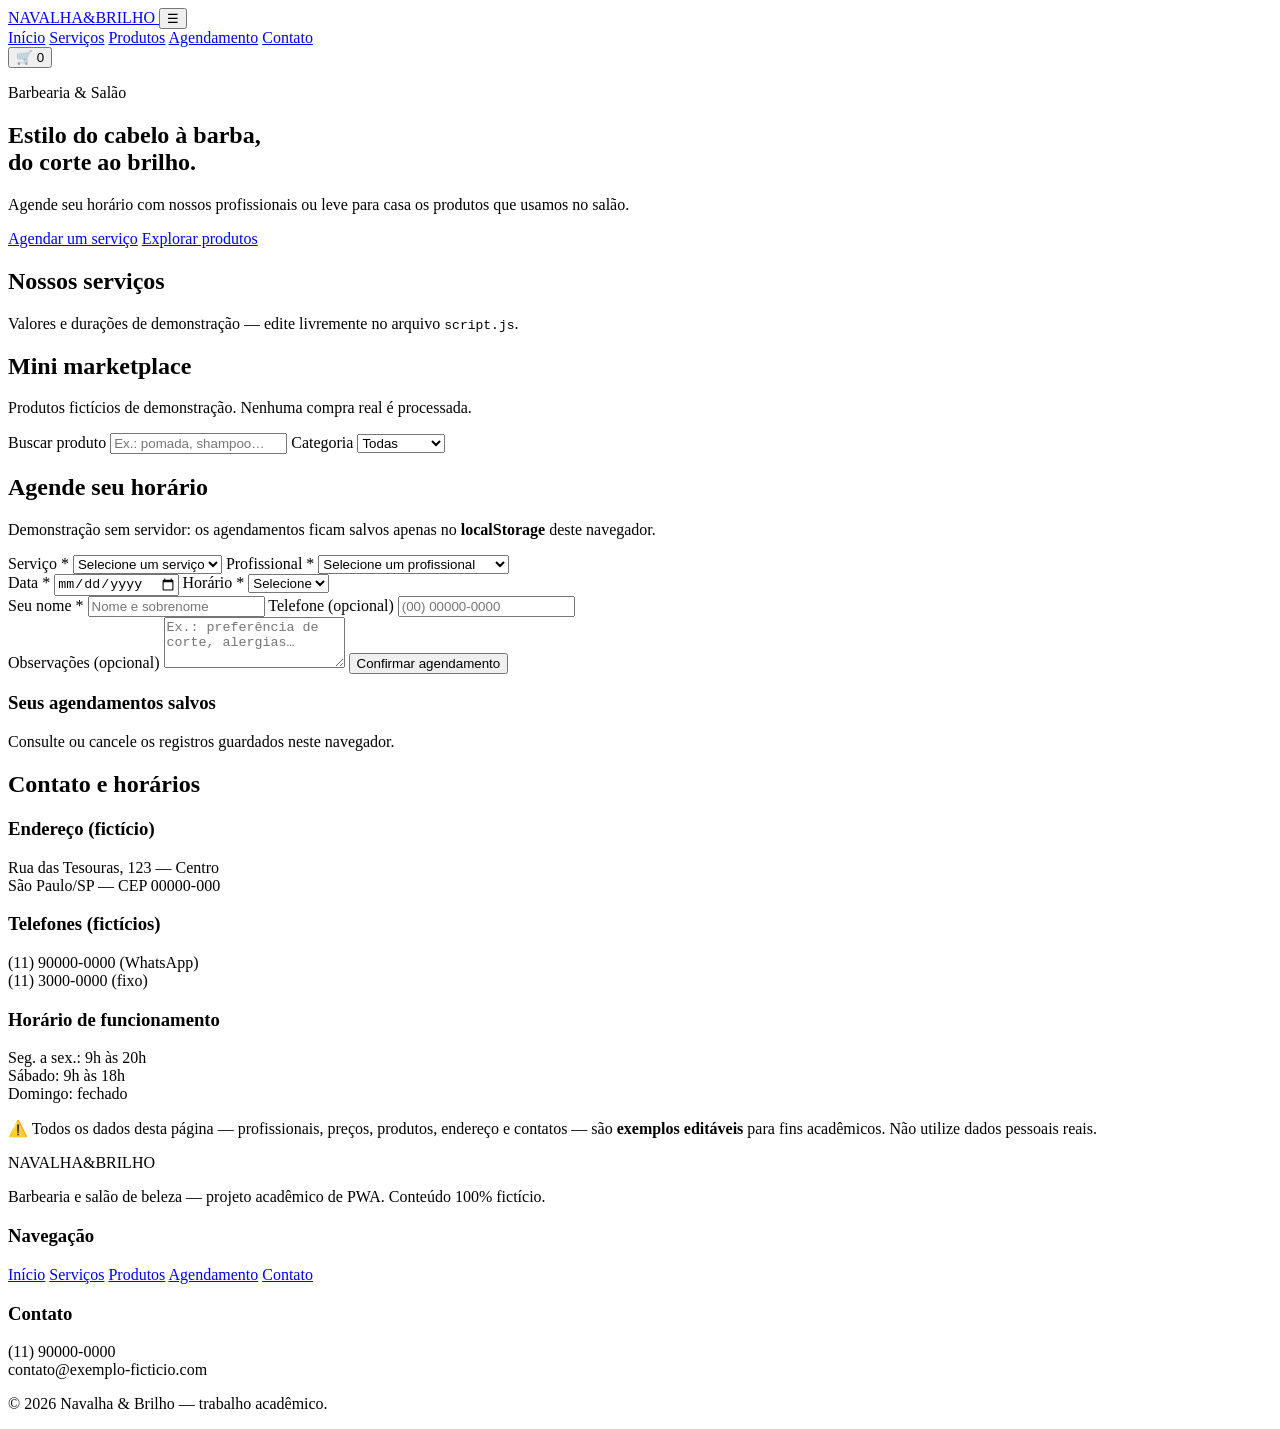
==== index.html @ 614e6afb "Create index.html" ====
<!DOCTYPE html>
<html lang="pt-BR">
<head>
  <meta charset="UTF-8">
  <meta name="viewport" content="width=device-width, initial-scale=1.0">
  <meta name="description" content="Navalha & Brilho — barbearia e salão de beleza. Agende serviços e explore produtos. Projeto acadêmico de PWA.">
  <meta name="theme-color" content="#1b1f2a">
  <link rel="manifest" href="manifest.json">
  <link rel="icon" href="icon-192.png">
  <title>Navalha &amp; Brilho — Barbearia e Salão</title>
</head>
<body>

  <!-- CABEÇALHO -->
  <header class="cabecalho">
    <div class="container cabecalho-interno">
      <a href="#inicio" class="logo" aria-label="Navalha e Brilho, página inicial">
        <span class="logo-n1">NAVALHA</span><span class="logo-e">&amp;</span><span class="logo-n2">BRILHO</span>
      </a>
      <button id="btnMenu" class="btn-menu" aria-expanded="false" aria-controls="siteNav" aria-label="Abrir menu de navegação">☰</button>
      <nav id="siteNav" class="navegacao" aria-label="Navegação principal">
        <a href="#inicio">Início</a>
        <a href="#servicos">Serviços</a>
        <a href="#produtos">Produtos</a>
        <a href="#agendamento">Agendamento</a>
        <a href="#contato">Contato</a>
      </nav>
      <button id="btnCarrinho" class="btn-carrinho" aria-label="Abrir carrinho de compras">
        🛒 <span id="badgeCarrinho" class="badge-carrinho">0</span>
      </button>
    </div>
  </header>

  <main>
    <!-- DESTAQUE -->
    <section id="inicio" class="destaque">
      <div class="container">
        <p class="destaque-tag">Barbearia &amp; Salão</p>
        <h1>Estilo do cabelo à barba,<br>do corte ao brilho.</h1>
        <p class="destaque-texto">Agende seu horário com nossos profissionais ou leve para casa os produtos que usamos no salão.</p>
        <div class="destaque-acoes">
          <a href="#agendamento" class="btn btn-primario">Agendar um serviço</a>
          <a href="#produtos" class="btn btn-secundario">Explorar produtos</a>
        </div>
      </div>
    </section>

    <!-- SERVIÇOS -->
    <section id="servicos" class="secao">
      <div class="container">
        <h2>Nossos serviços</h2>
        <p class="secao-sub">Valores e durações de demonstração — edite livremente no arquivo <code>script.js</code>.</p>
        <div id="listaServicos" class="grade grade-servicos"></div>
      </div>
    </section>

    <!-- PRODUTOS -->
    <section id="produtos" class="secao secao-alt">
      <div class="container">
        <h2>Mini marketplace</h2>
        <p class="secao-sub">Produtos fictícios de demonstração. Nenhuma compra real é processada.</p>
        <div class="controles-produtos">
          <label class="rotulo-busca" for="buscaProduto">Buscar produto
            <input type="search" id="buscaProduto" placeholder="Ex.: pomada, shampoo…" autocomplete="off">
          </label>
          <label class="rotulo-busca" for="filtroCategoria">Categoria
            <select id="filtroCategoria">
              <option value="todos">Todas</option>
              <option value="cabelo">Cabelo</option>
              <option value="barba">Barba</option>
              <option value="acessorios">Acessórios</option>
            </select>
          </label>
        </div>
        <div id="gradeProdutos" class="grade grade-produtos"></div>
        <p id="vazioProdutos" class="estado-vazio" hidden>Nenhum produto encontrado com esses filtros. Tente outro termo ou categoria.</p>
      </div>
    </section>

    <!-- AGENDAMENTO -->
    <section id="agendamento" class="secao">
      <div class="container grade-agendamento">
        <div>
          <h2>Agende seu horário</h2>
          <p class="secao-sub">Demonstração sem servidor: os agendamentos ficam salvos apenas no <strong>localStorage</strong> deste navegador.</p>
          <form id="formAgendamento" novalidate>
            <p id="erroAgendamento" class="mensagem-erro" role="alert" hidden></p>

            <label for="selServico">Serviço *
              <select id="selServico" required>
                <option value="">Selecione um serviço</option>
              </select>
            </label>

            <label for="selProfissional">Profissional *
              <select id="selProfissional" required>
                <option value="">Selecione um profissional</option>
                <option value="Ricardo Alves">Ricardo Alves — barbeiro</option>
                <option value="Marina Costa">Marina Costa — cabeleireira</option>
                <option value="Bruno Dias">Bruno Dias — barbeiro</option>
                <option value="Camila Souza">Camila Souza — colorista</option>
              </select>
            </label>

            <div class="linha-form">
              <label for="inpData">Data *
                <input type="date" id="inpData" required>
              </label>
              <label for="selHorario">Horário *
                <select id="selHorario" required>
                  <option value="">Selecione</option>
                  <option>09:00</option><option>10:00</option><option>11:00</option>
                  <option>12:00</option><option>14:00</option><option>15:00</option>
                  <option>16:00</option><option>17:00</option><option>18:00</option><option>19:00</option>
                </select>
              </label>
            </div>

            <div class="linha-form">
              <label for="inpNome">Seu nome *
                <input type="text" id="inpNome" maxlength="60" placeholder="Nome e sobrenome" required>
              </label>
              <label for="inpTelefone">Telefone (opcional)
                <input type="tel" id="inpTelefone" maxlength="20" placeholder="(00) 00000-0000">
              </label>
            </div>

            <label for="inpObs">Observações (opcional)
              <textarea id="inpObs" rows="3" maxlength="300" placeholder="Ex.: preferência de corte, alergias…"></textarea>
            </label>

            <button type="submit" class="btn btn-primario">Confirmar agendamento</button>
          </form>

          <!-- Confirmação -->
          <div id="confirmacaoAgendamento" class="caixa-confirmacao" role="status" hidden>
            <h3>✅ Agendamento registrado (demonstração)</h3>
            <p id="detalheAgendamento"></p>
            <p class="nota-demo">Este agendamento <strong>não foi enviado a nenhum servidor</strong> — está salvo apenas neste navegador.</p>
          </div>
        </div>

        <aside>
          <h3>Seus agendamentos salvos</h3>
          <p class="secao-sub">Consulte ou cancele os registros guardados neste navegador.</p>
          <ul id="listaAgendamentos" class="lista-agendamentos"></ul>
          <p id="vazioAgendamentos" class="estado-vazio" hidden>Você ainda não tem agendamentos salvos.</p>
        </aside>
      </div>
    </section>

    <!-- CONTATO -->
    <section id="contato" class="secao secao-alt">
      <div class="container">
        <h2>Contato e horários</h2>
        <div class="grade grade-contato">
          <div>
            <h3>Endereço (fictício)</h3>
            <p>Rua das Tesouras, 123 — Centro<br>São Paulo/SP — CEP 00000-000</p>
          </div>
          <div>
            <h3>Telefones (fictícios)</h3>
            <p>(11) 90000-0000 (WhatsApp)<br>(11) 3000-0000 (fixo)</p>
          </div>
          <div>
            <h3>Horário de funcionamento</h3>
            <p>Seg. a sex.: 9h às 20h<br>Sábado: 9h às 18h<br>Domingo: fechado</p>
          </div>
        </div>
        <p class="nota-demo">⚠️ Todos os dados desta página — profissionais, preços, produtos, endereço e contatos — são <strong>exemplos editáveis</strong> para fins acadêmicos. Não utilize dados pessoais reais.</p>
      </div>
    </section>
  </main>

  <!-- RODAPÉ -->
  <footer class="rodape">
    <div class="container grade-rodape">
      <div>
        <p class="logo logo-rodape"><span class="logo-n1">NAVALHA</span><span class="logo-e">&amp;</span><span class="logo-n2">BRILHO</span></p>
        <p>Barbearia e salão de beleza — projeto acadêmico de PWA. Conteúdo 100% fictício.</p>
      </div>
      <nav aria-label="Links do rodapé">
        <h3>Navegação</h3>
        <a href="#inicio">Início</a>
        <a href="#servicos">Serviços</a>
        <a href="#produtos">Produtos</a>
        <a href="#agendamento">Agendamento</a>
        <a href="#contato">Contato</a>
      </nav>
      <div>
        <h3>Contato</h3>
        <p>(11) 90000-0000<br>contato@exemplo-ficticio.com</p>
      </div>
    </div>
    <p class="rodape-final">© <span id="anoAtual">2026</span> Navalha &amp; Brilho — trabalho acadêmico.</p>
  </footer>

  <!-- PAINEL DO CARRINHO -->
  <aside id="painelCarrinho" class="painel-carrinho" aria-label="Carrinho de compras" hidden>
    <div class="painel-cabecalho">
      <h2>Seu carrinho</h2>
      <button id="fecharCarrinho" class="btn-fechar" aria-label="Fechar carrinho">✕</button>
    </div>
    <ul id="itensCarrinho" class="itens-carrinho"></ul>
    <p id="vazioCarrinho" class="estado-vazio">Seu carrinho está vazio. Explore os produtos!</p>
    <div class="painel-rodape">
      <p class="subtotal">Subtotal: <strong id="subtotal">R$ 0,00</strong></p>
      <div class="painel-acoes">
        <button id="btnLimparCarrinho" class="btn btn-secundario">Limpar carrinho</button>
        <button id="btnFinalizar" class="btn btn-primario">Finalizar pedido</button>
      </div>
    </div>
  </aside>

  <!-- MODAL DE PEDIDO SIMULADO -->
  <div id="modalPedido" class="modal" role="dialog" aria-modal="true" aria-labelledby="tituloModal" hidden>
    <div class="modal-caixa">
      <h2 id="tituloModal">Pedido registrado (demonstração)</h2>
      <p>Pedido simulado <strong id="codigoPedido">PED-0000</strong> criado localmente.</p>
      <p class="nota-demo">Este é um fluxo demonstrativo: <strong>nenhuma compra foi processada e nenhum pagamento foi feito</strong>.</p>
      <button id="fecharModal" class="btn btn-primario">Entendi</button>
    </div>
  </div>

  <!-- TOAST -->
  <div id="toast" class="toast" role="status" aria-live="polite" hidden></div>

  <script src="script.js"></script>
</body>
</html>
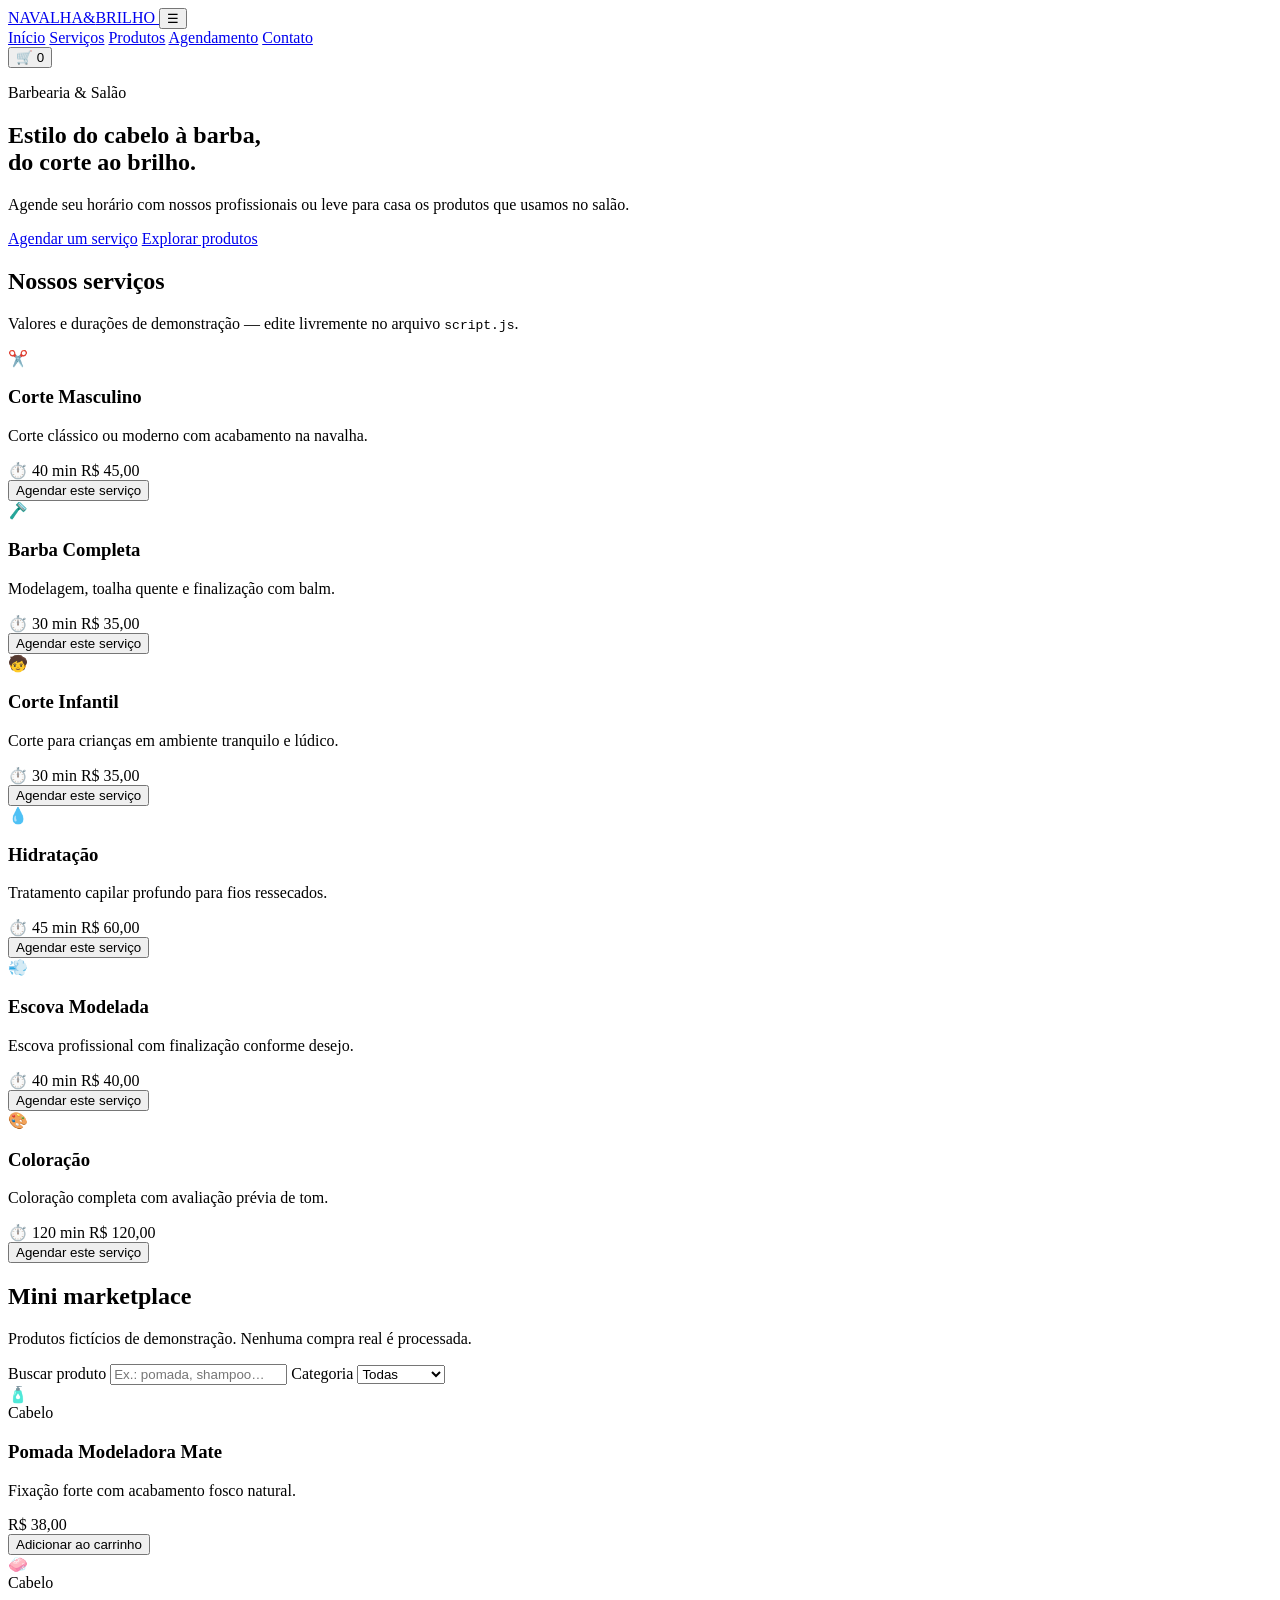
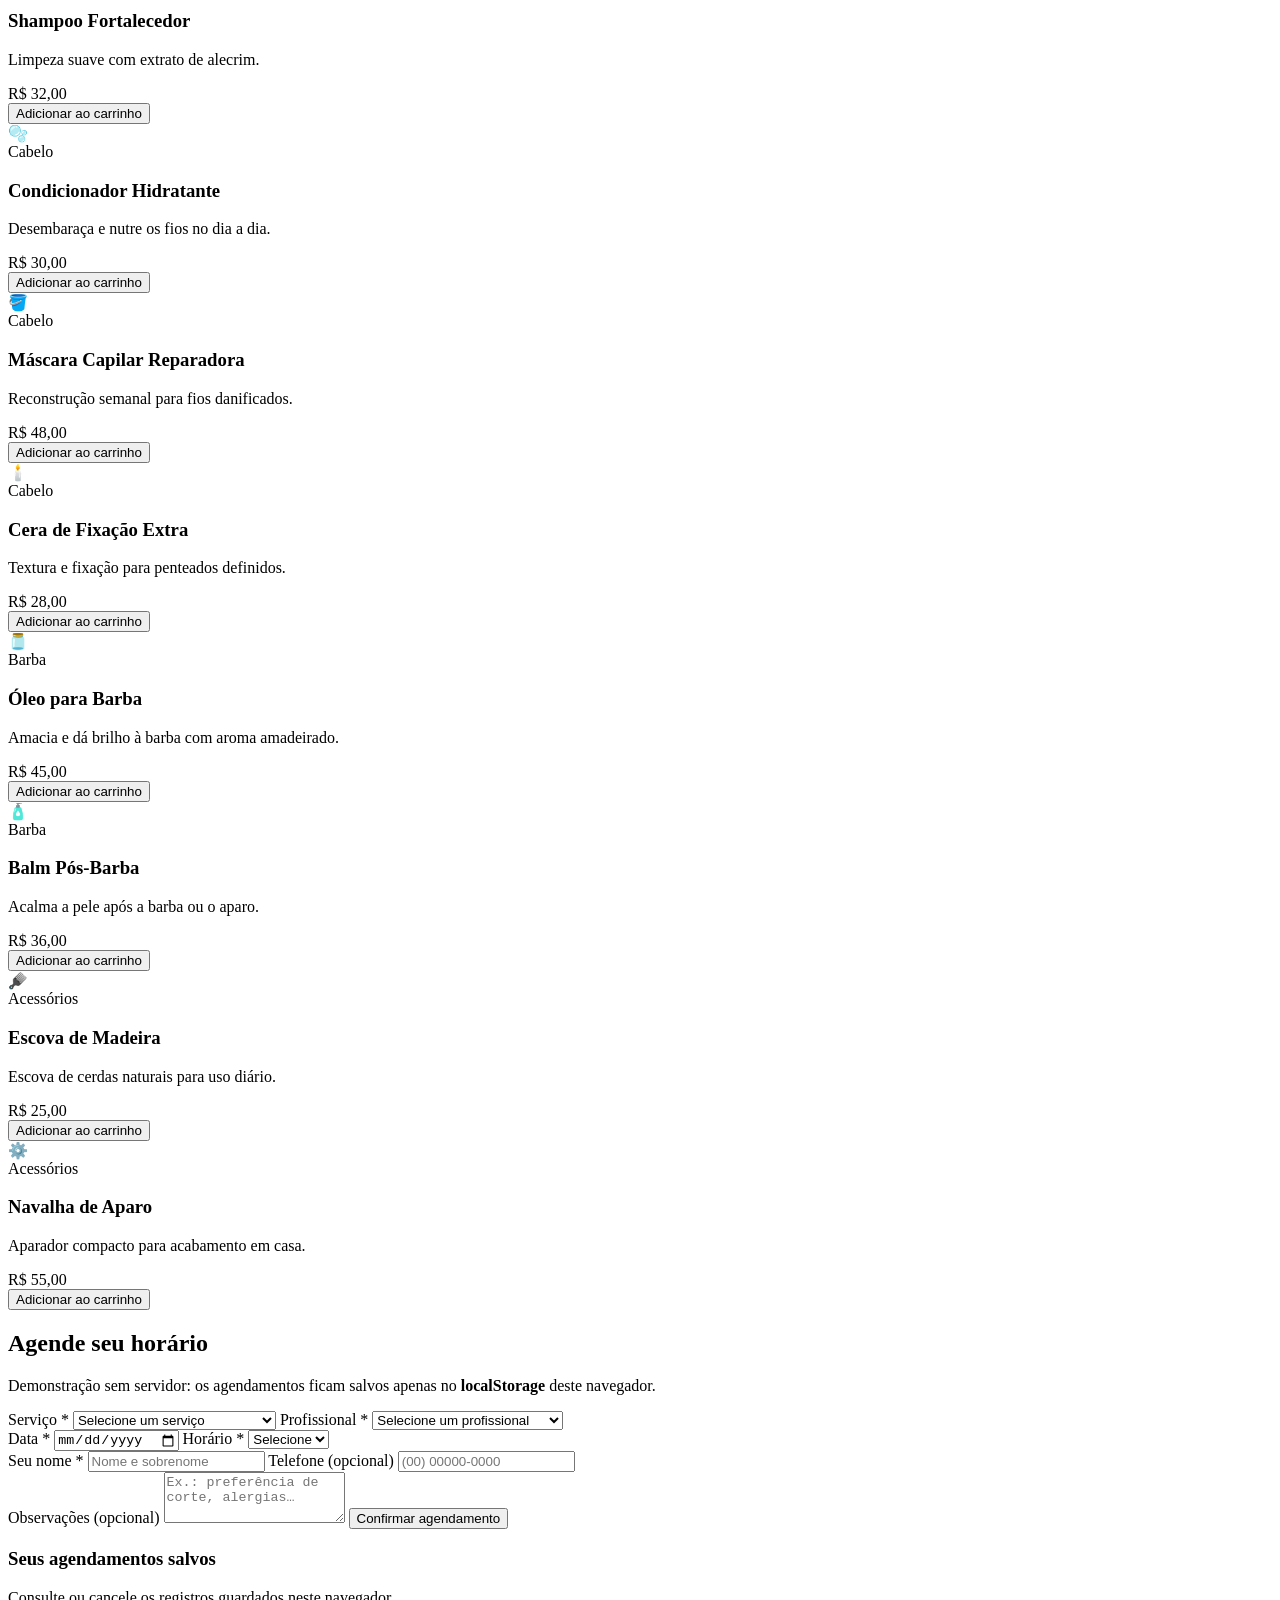
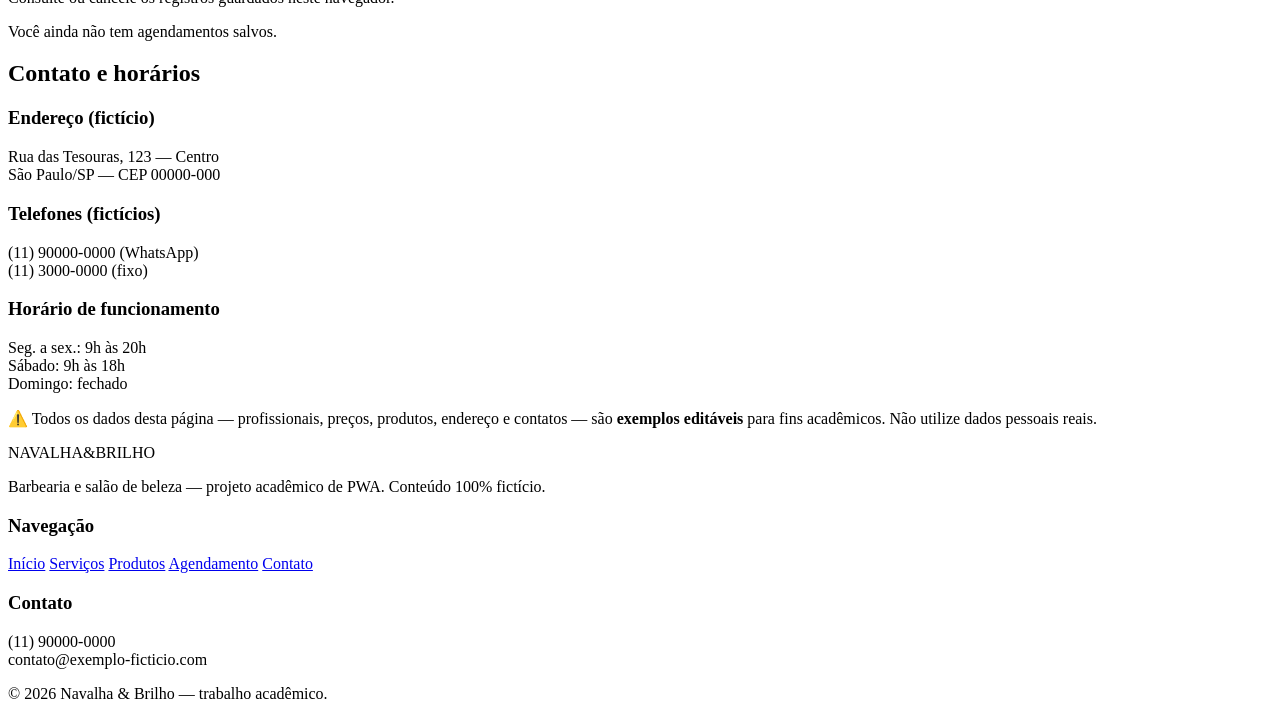
==== commit 8fa6058c: "Update index.html" ====
--- a/index.html
+++ b/index.html
@@ -7,6 +7,7 @@
   <meta name="theme-color" content="#1b1f2a">
   <link rel="manifest" href="manifest.json">
   <link rel="icon" href="icon-192.png">
+   <link rel="css" href="style.css">
   <title>Navalha &amp; Brilho — Barbearia e Salão</title>
 </head>
 <body>
--- a/style.css
+++ b/style.css
@@ -0,0 +1,281 @@
+/* ===== Navalha & Brilho — tema: grafite + dourado + creme ===== */
+:root {
+  --grafite: #1b1f2a;
+  --grafite-claro: #2a3040;
+  --dourado: #c99a3c;
+  --dourado-escuro: #a37b28;
+  --creme: #f6f1e7;
+  --branco: #ffffff;
+  --texto: #23262e;
+  --texto-suave: #5c6068;
+  --erro: #b3261e;
+  --sucesso: #1e6b3a;
+  --raio: 12px;
+  --sombra: 0 4px 16px rgba(27, 31, 42, 0.12);
+}
+
+* { margin: 0; padding: 0; box-sizing: border-box; }
+
+html { scroll-behavior: smooth; }
+
+body {
+  font-family: system-ui, -apple-system, "Segoe UI", Roboto, sans-serif;
+  color: var(--texto);
+  background: var(--creme);
+  line-height: 1.6;
+}
+
+img { max-width: 100%; display: block; }
+
+/* Acessibilidade: foco visível */
+:focus-visible {
+  outline: 3px solid var(--dourado);
+  outline-offset: 2px;
+  border-radius: 4px;
+}
+
+.container { width: min(1100px, 92%); margin-inline: auto; }
+
+h2 { font-size: clamp(1.5rem, 4vw, 2rem); margin-bottom: 0.4rem; }
+h3 { font-size: 1.1rem; margin-bottom: 0.3rem; }
+
+code { background: var(--grafite); color: var(--creme); padding: 0.1em 0.4em; border-radius: 4px; font-size: 0.9em; }
+
+/* ===== Cabeçalho ===== */
+.cabecalho {
+  position: sticky; top: 0; z-index: 50;
+  background: var(--grafite); color: var(--creme);
+  box-shadow: var(--sombra);
+}
+.cabecalho-interno {
+  display: flex; align-items: center; gap: 1rem;
+  min-height: 64px; flex-wrap: wrap;
+}
+.logo { text-decoration: none; display: flex; align-items: baseline; gap: 0.2em; }
+.logo-n1 { font-weight: 800; letter-spacing: 0.12em; color: var(--creme); font-size: 1.15rem; }
+.logo-e { color: var(--dourado); font-weight: 700; font-style: italic; }
+.logo-n2 { font-weight: 300; letter-spacing: 0.3em; color: var(--dourado); font-size: 1.05rem; }
+
+.btn-menu {
+  display: none;
+  background: none; border: 2px solid var(--dourado); color: var(--creme);
+  font-size: 1.3rem; border-radius: var(--raio); padding: 0.2rem 0.6rem; cursor: pointer;
+}
+
+.navegacao { display: flex; gap: 0.4rem; margin-left: auto; }
+.navegacao a {
+  color: var(--creme); text-decoration: none; padding: 0.45rem 0.7rem;
+  border-radius: var(--raio); font-weight: 500; transition: background 0.2s;
+}
+.navegacao a:hover, .navegacao a:focus-visible { background: var(--grafite-claro); }
+
+.btn-carrinho {
+  background: var(--dourado); color: var(--grafite); border: none;
+  font-size: 1rem; font-weight: 700; padding: 0.5rem 0.8rem;
+  border-radius: var(--raio); cursor: pointer; position: relative;
+}
+.btn-carrinho:hover { background: var(--dourado-escuro); }
+.badge-carrinho {
+  background: var(--grafite); color: var(--creme);
+  border-radius: 50%; font-size: 0.75rem; padding: 0.1em 0.45em;
+  position: absolute; top: -6px; right: -6px;
+}
+
+/* ===== Destaque (hero) ===== */
+.destaque {
+  background: linear-gradient(135deg, var(--grafite) 60%, var(--grafite-claro));
+  color: var(--creme); padding: 4.5rem 0; text-align: center;
+}
+.destaque-tag { color: var(--dourado); letter-spacing: 0.25em; text-transform: uppercase; font-size: 0.8rem; font-weight: 700; }
+.destaque h1 { font-size: clamp(1.8rem, 5vw, 3rem); margin: 0.6rem 0; line-height: 1.2; }
+.destaque-texto { max-width: 34rem; margin: 0 auto 1.6rem; color: #cfd3dd; }
+.destaque-acoes { display: flex; gap: 0.8rem; justify-content: center; flex-wrap: wrap; }
+
+/* ===== Botões ===== */
+.btn {
+  display: inline-block; border: none; cursor: pointer;
+  padding: 0.7rem 1.4rem; border-radius: var(--raio);
+  font-weight: 700; font-size: 1rem; text-decoration: none; text-align: center;
+  transition: transform 0.15s, background 0.2s;
+}
+.btn:active { transform: scale(0.97); }
+.btn-primario { background: var(--dourado); color: var(--grafite); }
+.btn-primario:hover { background: var(--dourado-escuro); color: var(--creme); }
+.btn-secundario { background: transparent; color: var(--grafite); border: 2px solid var(--grafite); }
+.btn-secundario:hover { background: var(--grafite); color: var(--creme); }
+
+/* ===== Seções ===== */
+.secao { padding: 3.5rem 0; }
+.secao-alt { background: var(--branco); }
+.secao-sub { color: var(--texto-suave); margin-bottom: 1.8rem; max-width: 44rem; }
+
+.grade { display: grid; gap: 1.2rem; }
+.grade-servicos { grid-template-columns: repeat(auto-fill, minmax(250px, 1fr)); }
+.grade-produtos { grid-template-columns: repeat(auto-fill, minmax(230px, 1fr)); }
+.grade-contato { grid-template-columns: repeat(auto-fit, minmax(220px, 1fr)); gap: 2rem; }
+.grade-rodape { grid-template-columns: repeat(auto-fit, minmax(200px, 1fr)); gap: 2rem; padding: 2rem 0 1rem; }
+
+/* ===== Cards ===== */
+.card {
+  background: var(--branco); border-radius: var(--raio);
+  padding: 1.3rem; box-shadow: var(--sombra);
+  display: flex; flex-direction: column; gap: 0.5rem;
+  border-top: 4px solid var(--dourado);
+}
+.card-emoji { font-size: 2rem; line-height: 1; }
+.card-nome { font-size: 1.15rem; font-weight: 700; }
+.card-desc { color: var(--texto-suave); font-size: 0.95rem; flex-grow: 1; }
+.card-meta { display: flex; justify-content: space-between; align-items: center; font-weight: 700; }
+.card-preco { color: var(--dourado-escuro); font-size: 1.2rem; }
+.card .btn { margin-top: 0.4rem; }
+
+/* Espaço visual reservado para imagem de produto */
+.card-imagem {
+  display: flex; align-items: center; justify-content: center;
+  aspect-ratio: 4 / 3; border-radius: 8px;
+  background: linear-gradient(135deg, var(--creme), #e8dfcd);
+  font-size: 3rem;
+}
+
+.card-categoria {
+  align-self: flex-start; font-size: 0.72rem; font-weight: 700;
+  text-transform: uppercase; letter-spacing: 0.08em;
+  background: var(--grafite); color: var(--creme);
+  padding: 0.15rem 0.6rem; border-radius: 99px;
+}
+
+/* ===== Controles de produtos ===== */
+.controles-produtos { display: flex; gap: 1rem; flex-wrap: wrap; margin-bottom: 1.8rem; }
+.rotulo-busca { display: flex; flex-direction: column; gap: 0.3rem; font-weight: 600; font-size: 0.9rem; flex: 1 1 220px; max-width: 340px; }
+
+input, select, textarea {
+  font: inherit; padding: 0.6rem 0.8rem;
+  border: 2px solid #cfc7b8; border-radius: var(--raio);
+  background: var(--branco); color: var(--texto); width: 100%;
+}
+input:focus, select:focus, textarea:focus { border-color: var(--dourado); outline: none; }
+textarea { resize: vertical; }
+
+/* ===== Formulário de agendamento ===== */
+.grade-agendamento { display: grid; gap: 2.5rem; grid-template-columns: 1fr; }
+@media (min-width: 900px) { .grade-agendamento { grid-template-columns: 1.4fr 1fr; } }
+
+#formAgendamento { display: flex; flex-direction: column; gap: 1rem; }
+#formAgendamento label { display: flex; flex-direction: column; gap: 0.3rem; font-weight: 600; font-size: 0.95rem; }
+.linha-form { display: grid; gap: 1rem; grid-template-columns: 1fr 1fr; }
+@media (max-width: 560px) { .linha-form { grid-template-columns: 1fr; } }
+
+.mensagem-erro {
+  background: #fdecea; color: var(--erro); border: 2px solid var(--erro);
+  border-radius: var(--raio); padding: 0.7rem 1rem; font-weight: 600;
+}
+
+.caixa-confirmacao {
+  margin-top: 1.5rem; background: #e8f5ec; color: var(--sucesso);
+  border: 2px solid var(--sucesso); border-radius: var(--raio); padding: 1.2rem 1.4rem;
+}
+.caixa-confirmacao h3 { color: var(--sucesso); }
+
+.nota-demo {
+  margin-top: 1rem; font-size: 0.85rem; color: var(--texto-suave);
+  background: var(--branco); border-left: 4px solid var(--dourado);
+  padding: 0.6rem 0.9rem; border-radius: 0 var(--raio) var(--raio) 0;
+}
+.secao .nota-demo { max-width: 60rem; }
+
+/* ===== Lista de agendamentos salvos ===== */
+.lista-agendamentos { list-style: none; display: flex; flex-direction: column; gap: 0.8rem; }
+.lista-agendamentos li {
+  background: var(--branco); border-radius: var(--raio); padding: 0.9rem 1.1rem;
+  box-shadow: var(--sombra); display: flex; flex-direction: column; gap: 0.3rem;
+  border-left: 4px solid var(--dourado);
+}
+.agendamento-codigo { font-size: 0.78rem; font-weight: 700; color: var(--dourado-escuro); letter-spacing: 0.06em; }
+.btn-cancelar {
+  align-self: flex-start; margin-top: 0.3rem;
+  background: none; border: 2px solid var(--erro); color: var(--erro);
+  padding: 0.3rem 0.8rem; border-radius: var(--raio); font-weight: 700; cursor: pointer; font-size: 0.85rem;
+}
+.btn-cancelar:hover { background: var(--erro); color: var(--branco); }
+
+/* ===== Estados vazios e toast ===== */
+.estado-vazio {
+  text-align: center; color: var(--texto-suave);
+  padding: 2rem; border: 2px dashed #cfc7b8; border-radius: var(--raio);
+}
+
+.toast {
+  position: fixed; bottom: 1.2rem; left: 50%; transform: translateX(-50%);
+  background: var(--grafite); color: var(--creme);
+  padding: 0.8rem 1.4rem; border-radius: var(--raio);
+  box-shadow: var(--sombra); z-index: 100; font-weight: 600;
+  max-width: 90vw; text-align: center;
+}
+
+/* ===== Carrinho ===== */
+.painel-carrinho {
+  position: fixed; top: 0; right: 0; height: 100dvh; width: min(420px, 100vw);
+  background: var(--branco); z-index: 90; box-shadow: -6px 0 24px rgba(0,0,0,0.25);
+  display: flex; flex-direction: column; padding: 1.2rem;
+}
+.painel-cabecalho { display: flex; justify-content: space-between; align-items: center; margin-bottom: 1rem; }
+.btn-fechar {
+  background: none; border: 2px solid var(--grafite); border-radius: 50%;
+  width: 2.2rem; height: 2.2rem; font-size: 1rem; cursor: pointer; color: var(--grafite);
+}
+.btn-fechar:hover { background: var(--grafite); color: var(--creme); }
+
+.itens-carrinho { list-style: none; flex-grow: 1; overflow-y: auto; display: flex; flex-direction: column; gap: 0.8rem; }
+.itens-carrinho li {
+  display: grid; grid-template-columns: 1fr auto; gap: 0.4rem 0.6rem;
+  border-bottom: 1px solid #e6e0d3; padding-bottom: 0.8rem;
+}
+.item-nome { font-weight: 700; }
+.item-preco-unit { color: var(--texto-suave); font-size: 0.85rem; grid-column: 1; }
+.item-controles { display: flex; align-items: center; gap: 0.4rem; grid-row: 1 / span 2; grid-column: 2; }
+.btn-qtd {
+  width: 1.9rem; height: 1.9rem; border-radius: 50%;
+  border: 2px solid var(--grafite); background: none; color: var(--grafite);
+  font-weight: 700; cursor: pointer; font-size: 1rem; line-height: 1;
+}
+.btn-qtd:hover { background: var(--grafite); color: var(--creme); }
+.item-qtd { min-width: 1.4rem; text-align: center; font-weight: 700; }
+.item-subtotal { font-weight: 700; grid-column: 1; }
+.btn-remover {
+  background: none; border: none; color: var(--erro); cursor: pointer;
+  font-size: 0.8rem; text-decoration: underline; padding: 0; grid-column: 2; justify-self: end;
+}
+
+.painel-rodape { border-top: 2px solid var(--grafite); padding-top: 1rem; margin-top: 1rem; }
+.subtotal { font-size: 1.15rem; margin-bottom: 0.8rem; }
+.painel-acoes { display: flex; gap: 0.6rem; flex-wrap: wrap; }
+.painel-acoes .btn { flex: 1 1 150px; }
+
+/* ===== Modal ===== */
+.modal {
+  position: fixed; inset: 0; background: rgba(27, 31, 42, 0.6);
+  display: flex; align-items: center; justify-content: center; z-index: 110; padding: 1rem;
+}
+.modal-caixa {
+  background: var(--branco); border-radius: var(--raio); padding: 2rem;
+  max-width: 26rem; text-align: center; box-shadow: var(--sombra);
+  display: flex; flex-direction: column; gap: 0.8rem;
+}
+
+/* ===== Rodapé ===== */
+.rodape { background: var(--grafite); color: var(--creme); margin-top: 1rem; }
+.rodape h3 { color: var(--dourado); font-size: 0.9rem; text-transform: uppercase; letter-spacing: 0.1em; }
+.rodape a { color: var(--creme); text-decoration: none; display: block; padding: 0.15rem 0; }
+.rodape a:hover { color: var(--dourado); }
+.rodape p { color: #cfd3dd; font-size: 0.95rem; }
+.rodape-final { text-align: center; padding: 1.2rem 0; font-size: 0.85rem; color: #9aa0ad; border-top: 1px solid var(--grafite-claro); margin-top: 1rem; }
+
+/* ===== Responsivo ===== */
+@media (max-width: 760px) {
+  .btn-menu { display: block; margin-left: auto; }
+  .btn-carrinho { order: 3; }
+  .navegacao {
+    display: none; flex-direction: column; width: 100%; padding-bottom: 0.8rem;
+  }
+  .navegacao.aberto { display: flex; }
+}
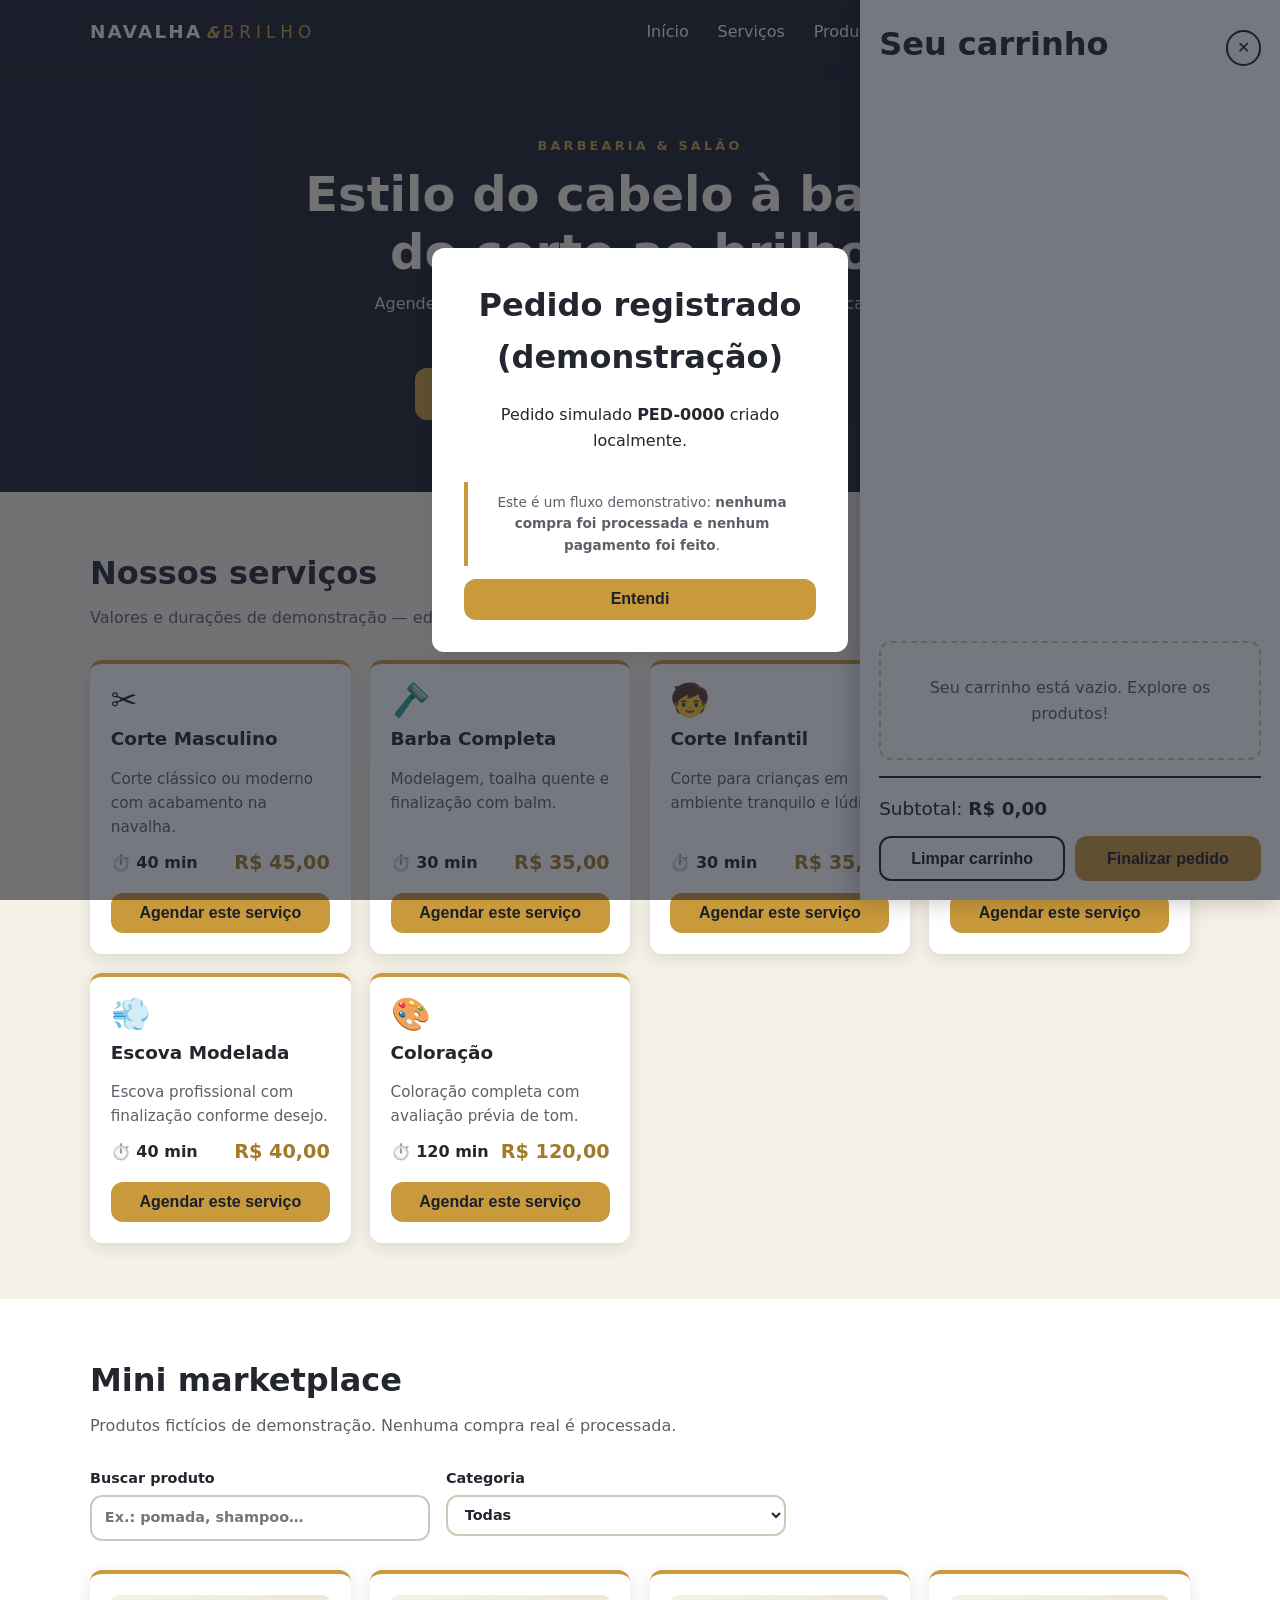
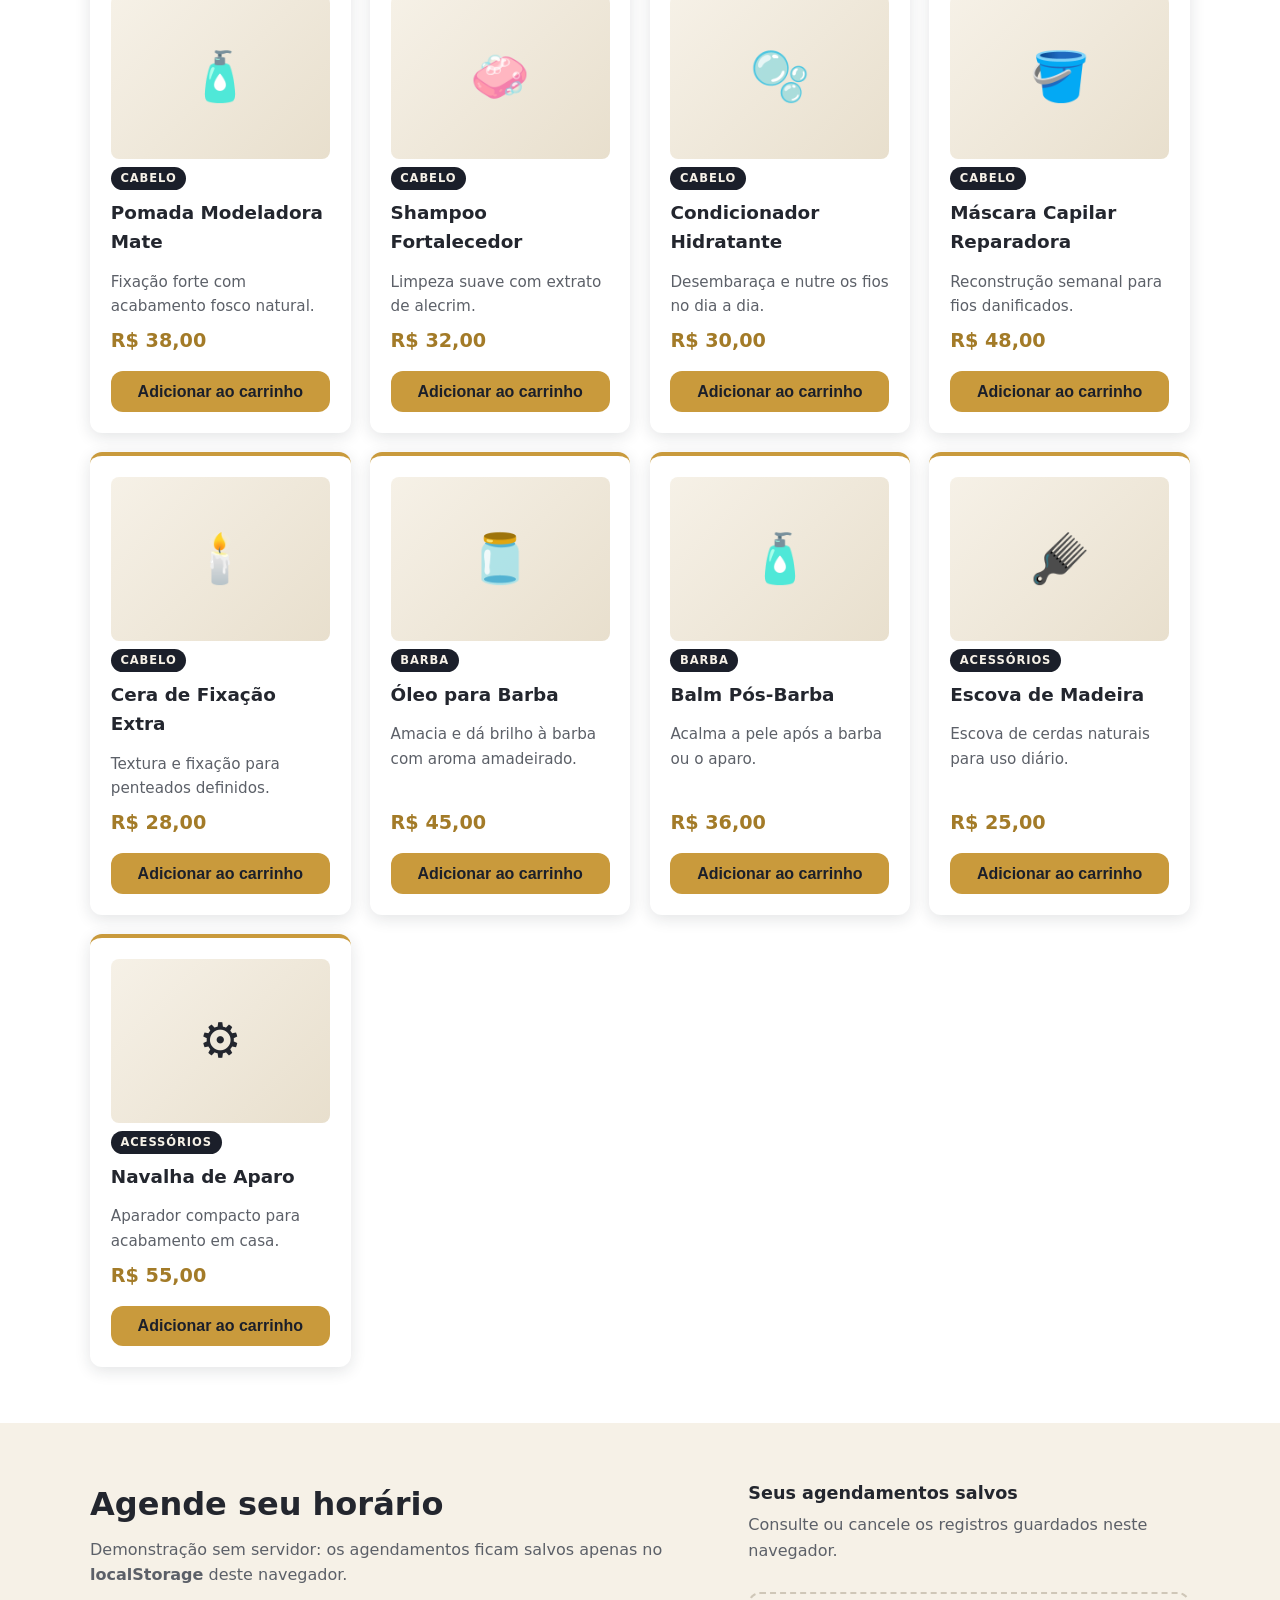
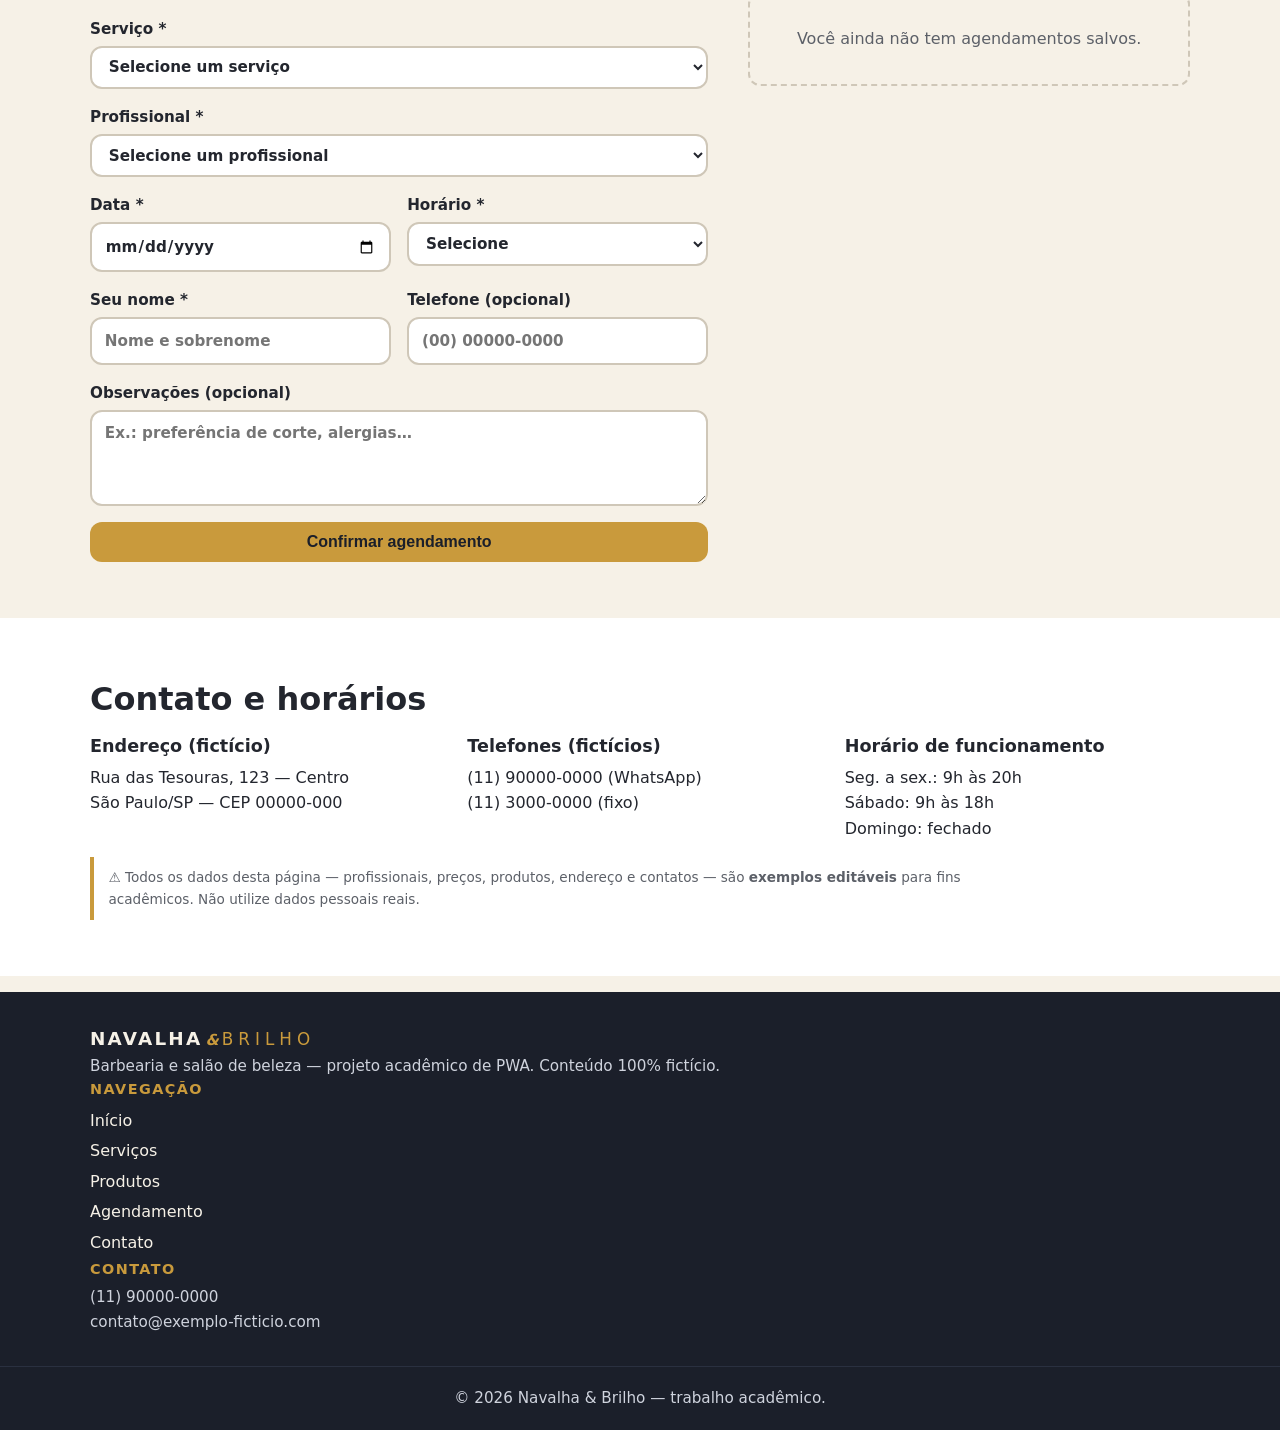
==== commit 8ce217fb: "Update index.html" ====
--- a/index.html
+++ b/index.html
@@ -7,7 +7,7 @@
   <meta name="theme-color" content="#1b1f2a">
   <link rel="manifest" href="manifest.json">
   <link rel="icon" href="icon-192.png">
-   <link rel="css" href="style.css">
+   <link rel="stylesheet" href="style.css">
   <title>Navalha &amp; Brilho — Barbearia e Salão</title>
 </head>
 <body>
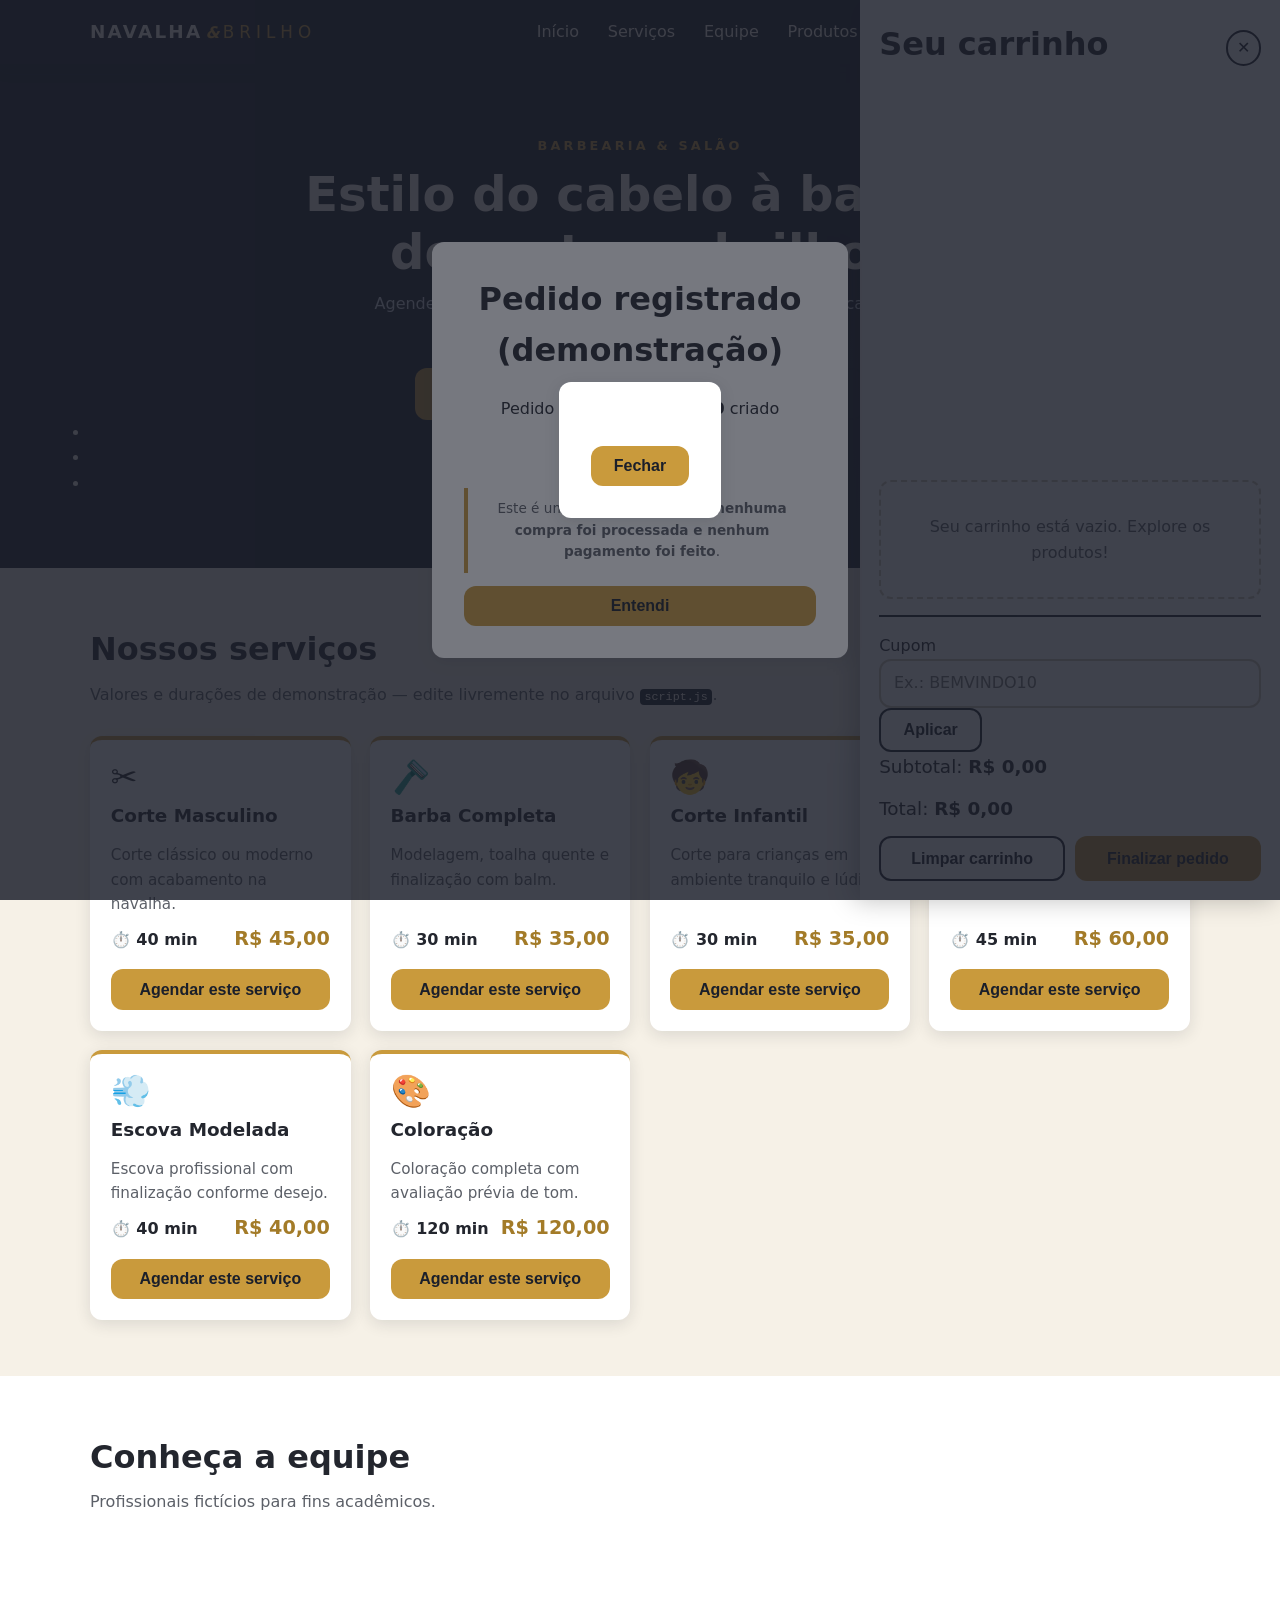
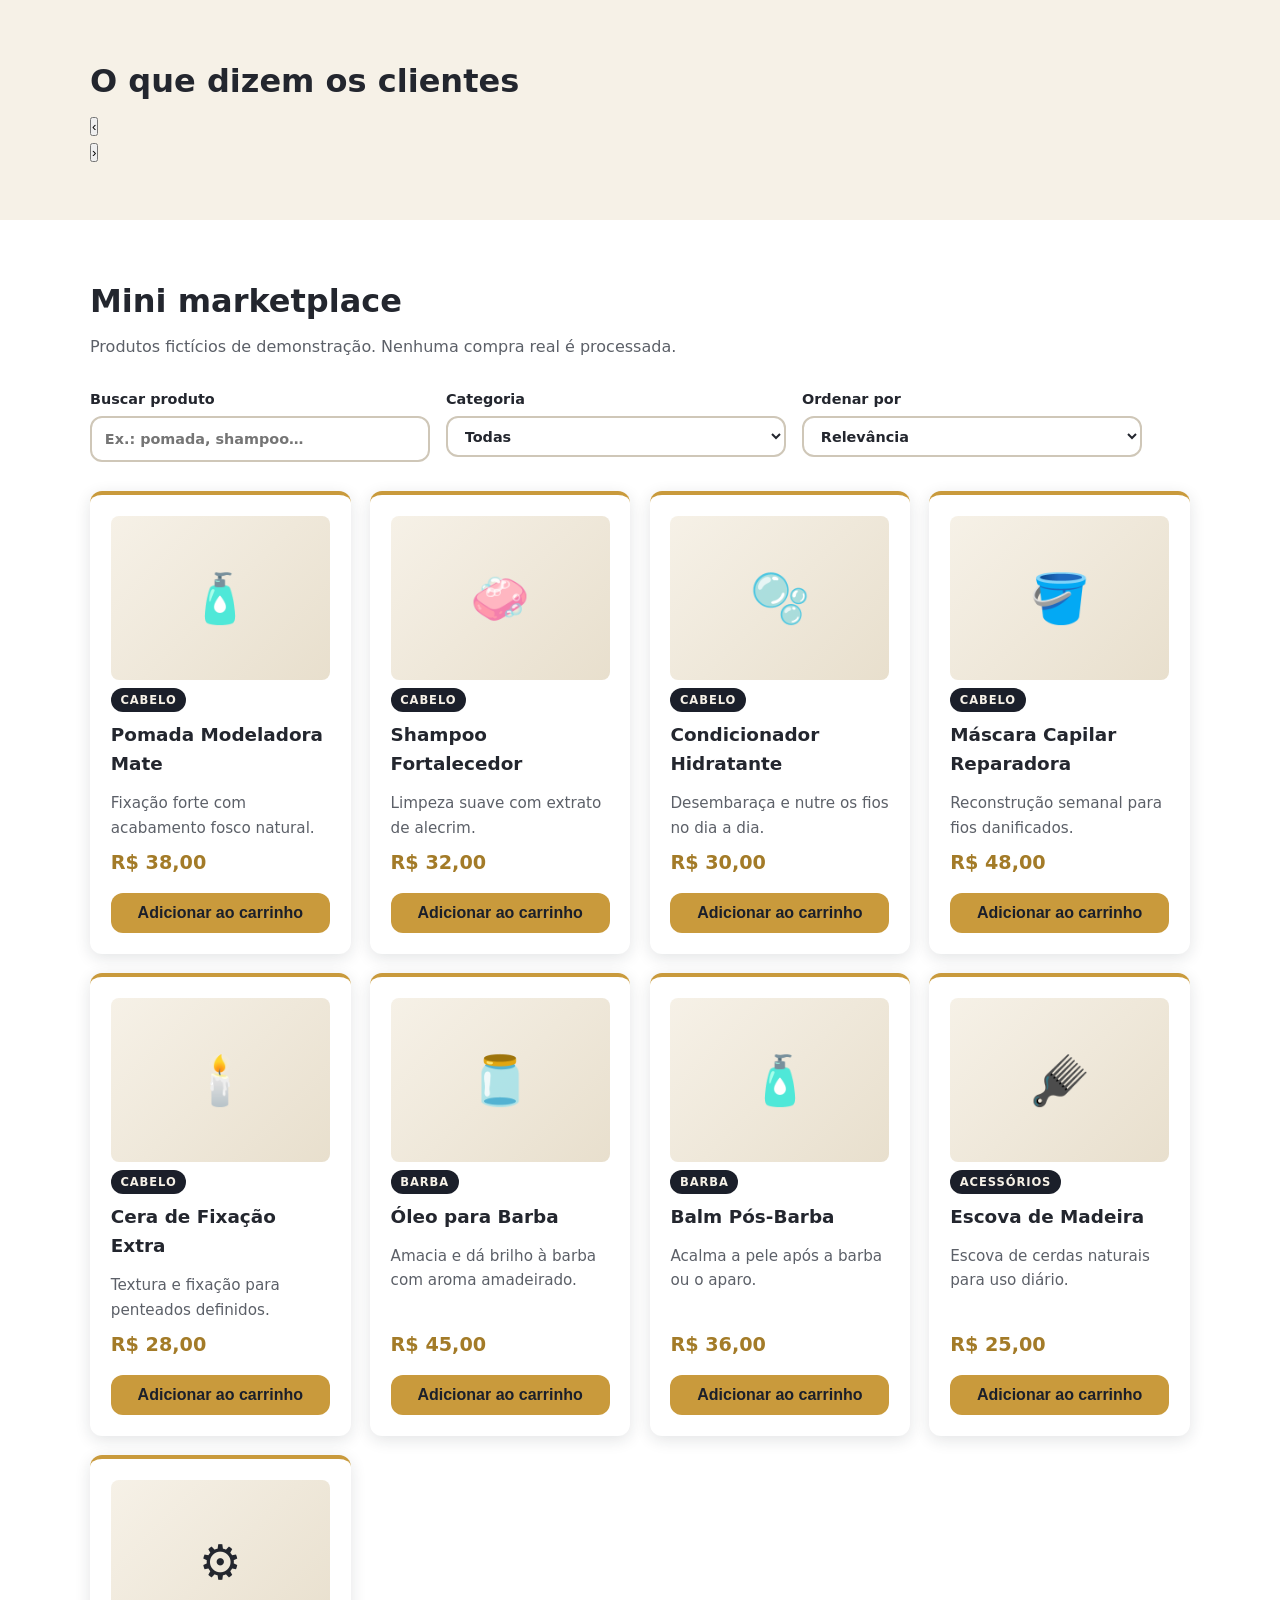
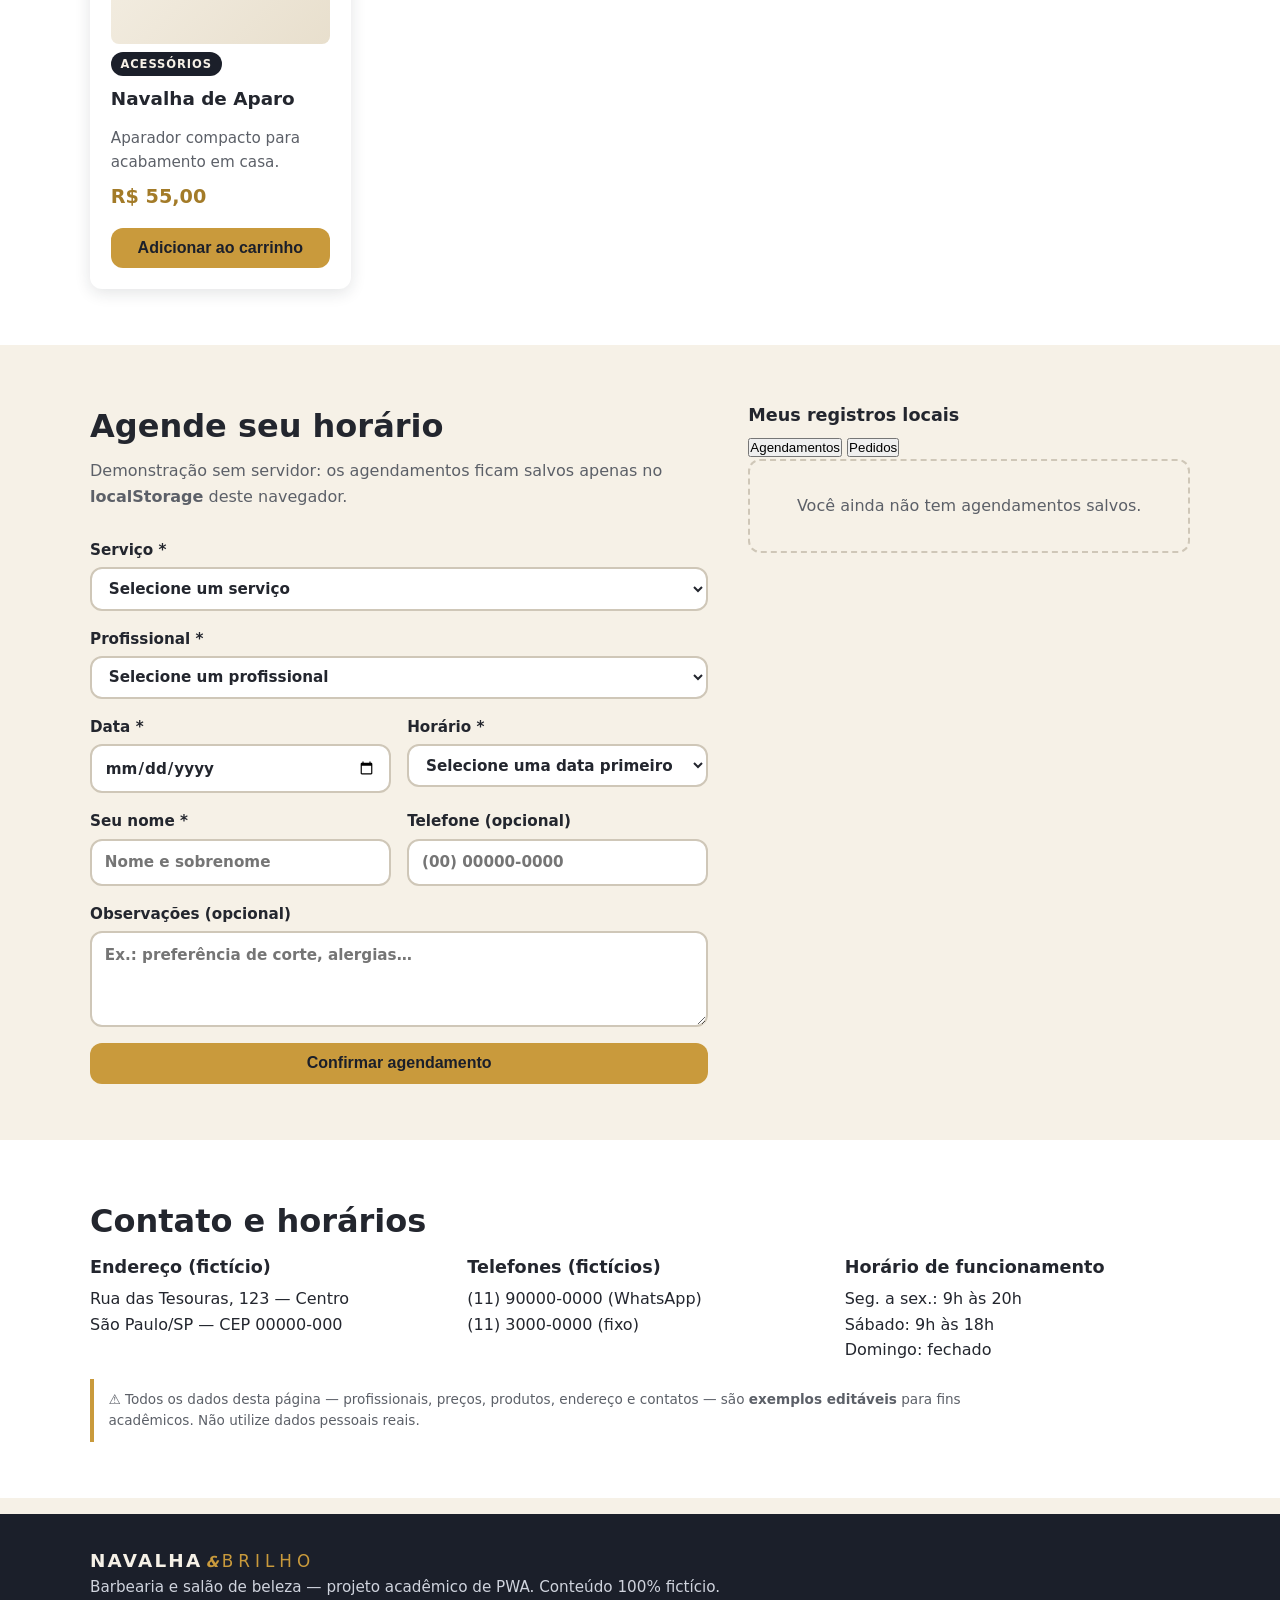
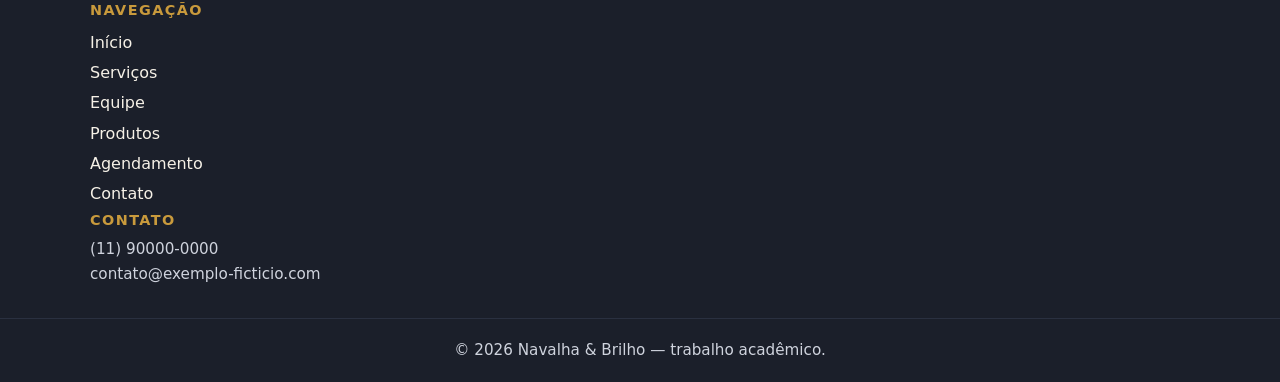
==== commit a3dd24f6: "Update index.html" ====
--- a/index.html
+++ b/index.html
@@ -6,11 +6,16 @@
   <meta name="description" content="Navalha & Brilho — barbearia e salão de beleza. Agende serviços e explore produtos. Projeto acadêmico de PWA.">
   <meta name="theme-color" content="#1b1f2a">
   <link rel="manifest" href="manifest.json">
+  <link rel="stylesheet" href="style.css">
   <link rel="icon" href="icon-192.png">
-   <link rel="stylesheet" href="style.css">
   <title>Navalha &amp; Brilho — Barbearia e Salão</title>
 </head>
 <body>
+
+  <!-- BANNER DE CONEXÃO -->
+  <div id="bannerConexao" class="banner-conexao" role="status" hidden>
+    Você está offline. A navegação funciona com os dados em cache; novos agendamentos ficam salvos localmente.
+  </div>
 
   <!-- CABEÇALHO -->
   <header class="cabecalho">
@@ -22,13 +27,18 @@
       <nav id="siteNav" class="navegacao" aria-label="Navegação principal">
         <a href="#inicio">Início</a>
         <a href="#servicos">Serviços</a>
+        <a href="#equipe">Equipe</a>
         <a href="#produtos">Produtos</a>
         <a href="#agendamento">Agendamento</a>
         <a href="#contato">Contato</a>
       </nav>
-      <button id="btnCarrinho" class="btn-carrinho" aria-label="Abrir carrinho de compras">
-        🛒 <span id="badgeCarrinho" class="badge-carrinho">0</span>
-      </button>
+      <div class="acoes-cabecalho">
+        <button id="btnInstalar" class="btn-instalar" hidden>📥 Instalar app</button>
+        <button id="btnTema" class="btn-tema" aria-label="Alternar tema claro e escuro">🌙</button>
+        <button id="btnCarrinho" class="btn-carrinho" aria-label="Abrir carrinho de compras">
+          🛒 <span id="badgeCarrinho" class="badge-carrinho">0</span>
+        </button>
+      </div>
     </div>
   </header>
 
@@ -43,6 +53,11 @@
           <a href="#agendamento" class="btn btn-primario">Agendar um serviço</a>
           <a href="#produtos" class="btn btn-secundario">Explorar produtos</a>
         </div>
+        <ul class="destaque-stats">
+          <li><strong>6</strong> serviços</li>
+          <li><strong>4</strong> profissionais</li>
+          <li><strong>4.9★</strong> avaliação média</li>
+        </ul>
       </div>
     </section>
 
@@ -52,6 +67,28 @@
         <h2>Nossos serviços</h2>
         <p class="secao-sub">Valores e durações de demonstração — edite livremente no arquivo <code>script.js</code>.</p>
         <div id="listaServicos" class="grade grade-servicos"></div>
+      </div>
+    </section>
+
+    <!-- EQUIPE -->
+    <section id="equipe" class="secao secao-alt">
+      <div class="container">
+        <h2>Conheça a equipe</h2>
+        <p class="secao-sub">Profissionais fictícios para fins acadêmicos.</p>
+        <div id="listaEquipe" class="grade grade-equipe"></div>
+      </div>
+    </section>
+
+    <!-- DEPOIMENTOS -->
+    <section id="depoimentos" class="secao">
+      <div class="container container-estreito">
+        <h2>O que dizem os clientes</h2>
+        <div class="carrossel">
+          <button id="depoAnterior" class="btn-carrossel" aria-label="Depoimento anterior">‹</button>
+          <div id="depoContainer" class="depo-conteudo" aria-live="polite"></div>
+          <button id="depoProximo" class="btn-carrossel" aria-label="Próximo depoimento">›</button>
+        </div>
+        <p id="depoIndicador" class="depo-indicador"></p>
       </div>
     </section>
 
@@ -72,6 +109,14 @@
               <option value="acessorios">Acessórios</option>
             </select>
           </label>
+          <label class="rotulo-busca" for="ordenarProdutos">Ordenar por
+            <select id="ordenarProdutos">
+              <option value="relevancia">Relevância</option>
+              <option value="nome">Nome (A–Z)</option>
+              <option value="preco-asc">Menor preço</option>
+              <option value="preco-desc">Maior preço</option>
+            </select>
+          </label>
         </div>
         <div id="gradeProdutos" class="grade grade-produtos"></div>
         <p id="vazioProdutos" class="estado-vazio" hidden>Nenhum produto encontrado com esses filtros. Tente outro termo ou categoria.</p>
@@ -84,6 +129,7 @@
         <div>
           <h2>Agende seu horário</h2>
           <p class="secao-sub">Demonstração sem servidor: os agendamentos ficam salvos apenas no <strong>localStorage</strong> deste navegador.</p>
+
           <form id="formAgendamento" novalidate>
             <p id="erroAgendamento" class="mensagem-erro" role="alert" hidden></p>
 
@@ -96,10 +142,6 @@
             <label for="selProfissional">Profissional *
               <select id="selProfissional" required>
                 <option value="">Selecione um profissional</option>
-                <option value="Ricardo Alves">Ricardo Alves — barbeiro</option>
-                <option value="Marina Costa">Marina Costa — cabeleireira</option>
-                <option value="Bruno Dias">Bruno Dias — barbeiro</option>
-                <option value="Camila Souza">Camila Souza — colorista</option>
               </select>
             </label>
 
@@ -109,10 +151,7 @@
               </label>
               <label for="selHorario">Horário *
                 <select id="selHorario" required>
-                  <option value="">Selecione</option>
-                  <option>09:00</option><option>10:00</option><option>11:00</option>
-                  <option>12:00</option><option>14:00</option><option>15:00</option>
-                  <option>16:00</option><option>17:00</option><option>18:00</option><option>19:00</option>
+                  <option value="">Selecione uma data primeiro</option>
                 </select>
               </label>
             </div>
@@ -130,10 +169,10 @@
               <textarea id="inpObs" rows="3" maxlength="300" placeholder="Ex.: preferência de corte, alergias…"></textarea>
             </label>
 
+            <p id="resumoAgendamento" class="resumo-agendamento" hidden></p>
             <button type="submit" class="btn btn-primario">Confirmar agendamento</button>
           </form>
 
-          <!-- Confirmação -->
           <div id="confirmacaoAgendamento" class="caixa-confirmacao" role="status" hidden>
             <h3>✅ Agendamento registrado (demonstração)</h3>
             <p id="detalheAgendamento"></p>
@@ -142,10 +181,22 @@
         </div>
 
         <aside>
-          <h3>Seus agendamentos salvos</h3>
-          <p class="secao-sub">Consulte ou cancele os registros guardados neste navegador.</p>
-          <ul id="listaAgendamentos" class="lista-agendamentos"></ul>
-          <p id="vazioAgendamentos" class="estado-vazio" hidden>Você ainda não tem agendamentos salvos.</p>
+          <h3>Meus registros locais</h3>
+          <div class="abas" role="tablist">
+            <button id="tabAgendamentos" class="aba ativa" role="tab" aria-selected="true">Agendamentos</button>
+            <button id="tabPedidos" class="aba" role="tab" aria-selected="false">Pedidos</button>
+          </div>
+
+          <div id="painelAgendamentos" role="tabpanel">
+            <ul id="listaAgendamentos" class="lista-agendamentos"></ul>
+            <p id="vazioAgendamentos" class="estado-vazio" hidden>Você ainda não tem agendamentos salvos.</p>
+          </div>
+
+          <div id="painelPedidos" role="tabpanel" hidden>
+            <ul id="listaPedidos" class="lista-agendamentos"></ul>
+            <p id="vazioPedidos" class="estado-vazio" hidden>Nenhum pedido simulado registrado.</p>
+            <button id="btnLimparPedidos" class="btn-cancelar">Limpar histórico de pedidos</button>
+          </div>
         </aside>
       </div>
     </section>
@@ -184,6 +235,7 @@
         <h3>Navegação</h3>
         <a href="#inicio">Início</a>
         <a href="#servicos">Serviços</a>
+        <a href="#equipe">Equipe</a>
         <a href="#produtos">Produtos</a>
         <a href="#agendamento">Agendamento</a>
         <a href="#contato">Contato</a>
@@ -205,7 +257,16 @@
     <ul id="itensCarrinho" class="itens-carrinho"></ul>
     <p id="vazioCarrinho" class="estado-vazio">Seu carrinho está vazio. Explore os produtos!</p>
     <div class="painel-rodape">
+      <div class="linha-cupom">
+        <label class="rotulo-cupom" for="inpCupom">Cupom
+          <input type="text" id="inpCupom" placeholder="Ex.: BEMVINDO10" autocomplete="off">
+        </label>
+        <button id="btnCupom" class="btn btn-secundario btn-cupom">Aplicar</button>
+      </div>
+      <p id="linhaCupom" class="linha-cupom-info" hidden></p>
       <p class="subtotal">Subtotal: <strong id="subtotal">R$ 0,00</strong></p>
+      <p class="subtotal" id="linhaDesconto" hidden>Desconto: <strong id="valorDesconto" class="valor-desconto"></strong></p>
+      <p class="subtotal total">Total: <strong id="valorTotal">R$ 0,00</strong></p>
       <div class="painel-acoes">
         <button id="btnLimparCarrinho" class="btn btn-secundario">Limpar carrinho</button>
         <button id="btnFinalizar" class="btn btn-primario">Finalizar pedido</button>
@@ -218,8 +279,18 @@
     <div class="modal-caixa">
       <h2 id="tituloModal">Pedido registrado (demonstração)</h2>
       <p>Pedido simulado <strong id="codigoPedido">PED-0000</strong> criado localmente.</p>
+      <p id="resumoPedido"></p>
       <p class="nota-demo">Este é um fluxo demonstrativo: <strong>nenhuma compra foi processada e nenhum pagamento foi feito</strong>.</p>
       <button id="fecharModal" class="btn btn-primario">Entendi</button>
+    </div>
+  </div>
+
+  <!-- MODAL DE DETALHES DO SERVIÇO -->
+  <div id="modalServico" class="modal" role="dialog" aria-modal="true" aria-labelledby="tituloModalServico" hidden>
+    <div class="modal-caixa">
+      <h2 id="tituloModalServico"></h2>
+      <div id="corpoModalServico"></div>
+      <button id="fecharModalServico" class="btn btn-primario">Fechar</button>
     </div>
   </div>
 
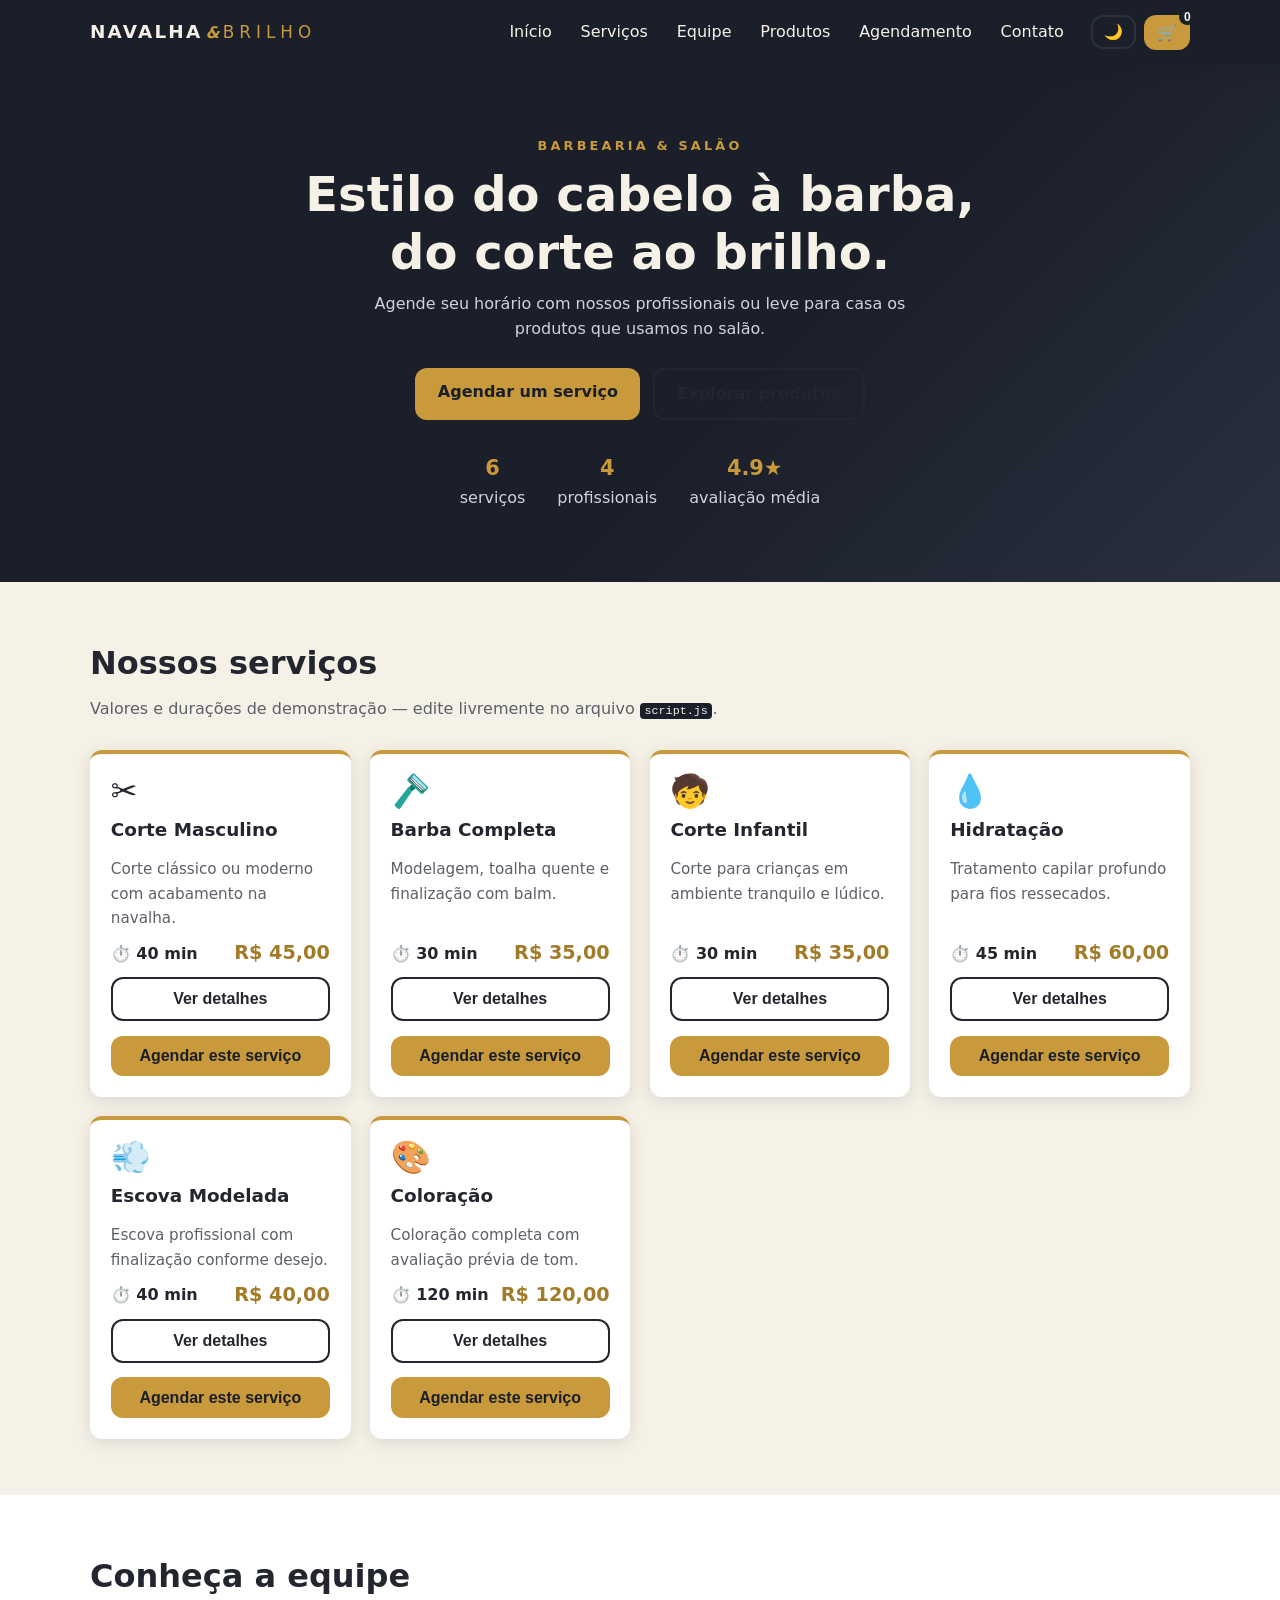
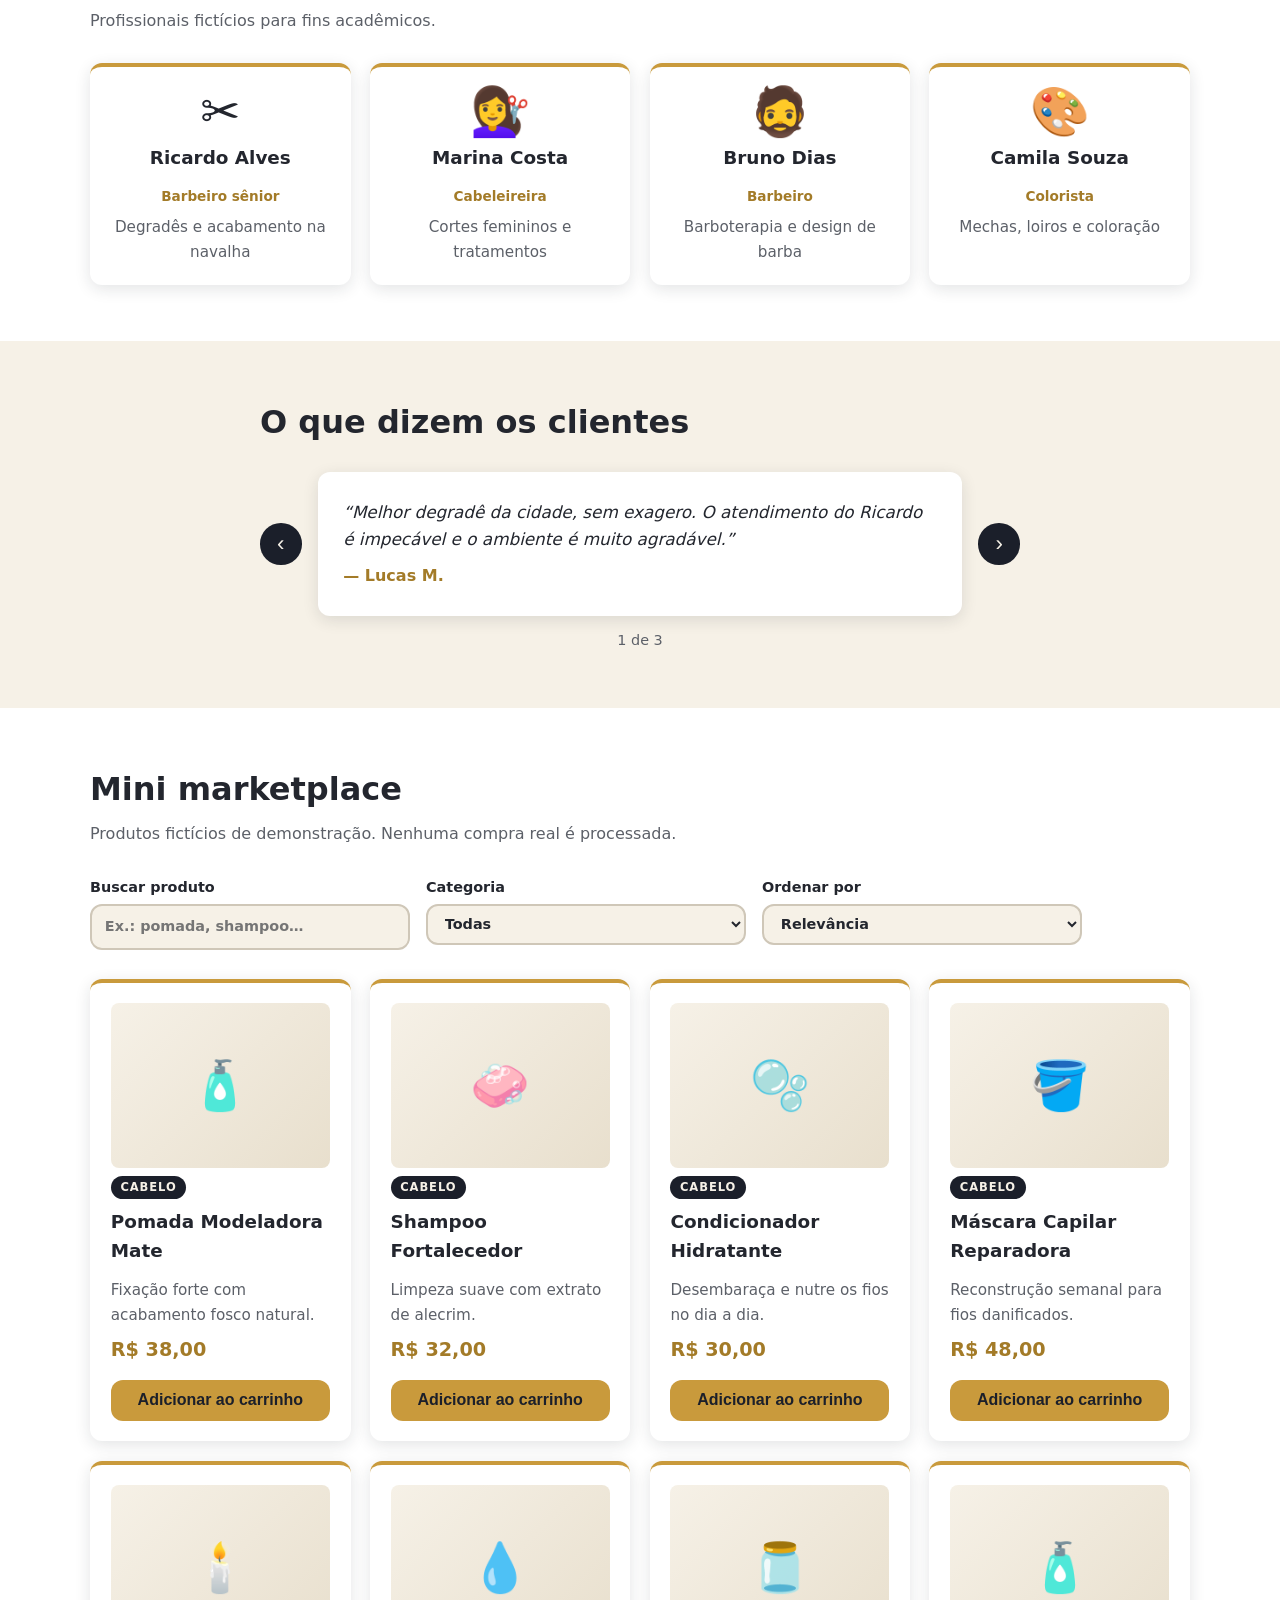
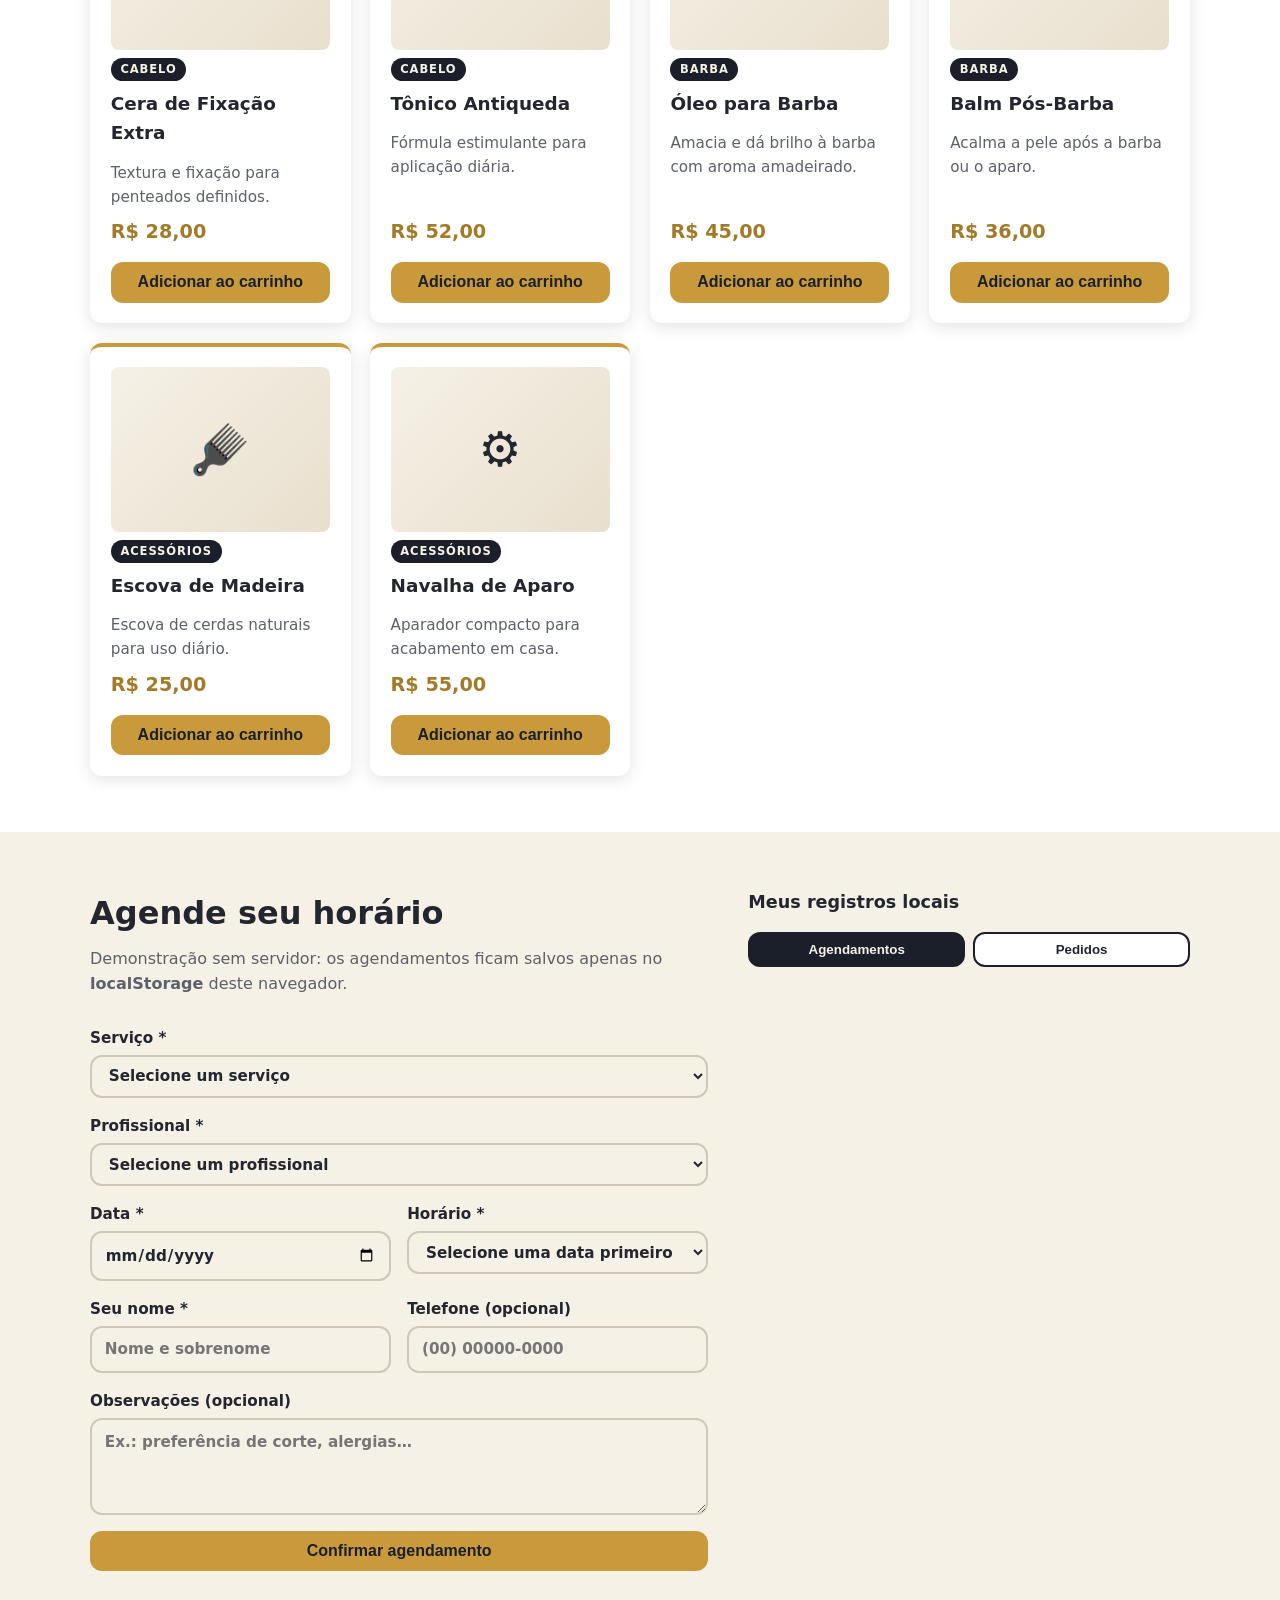
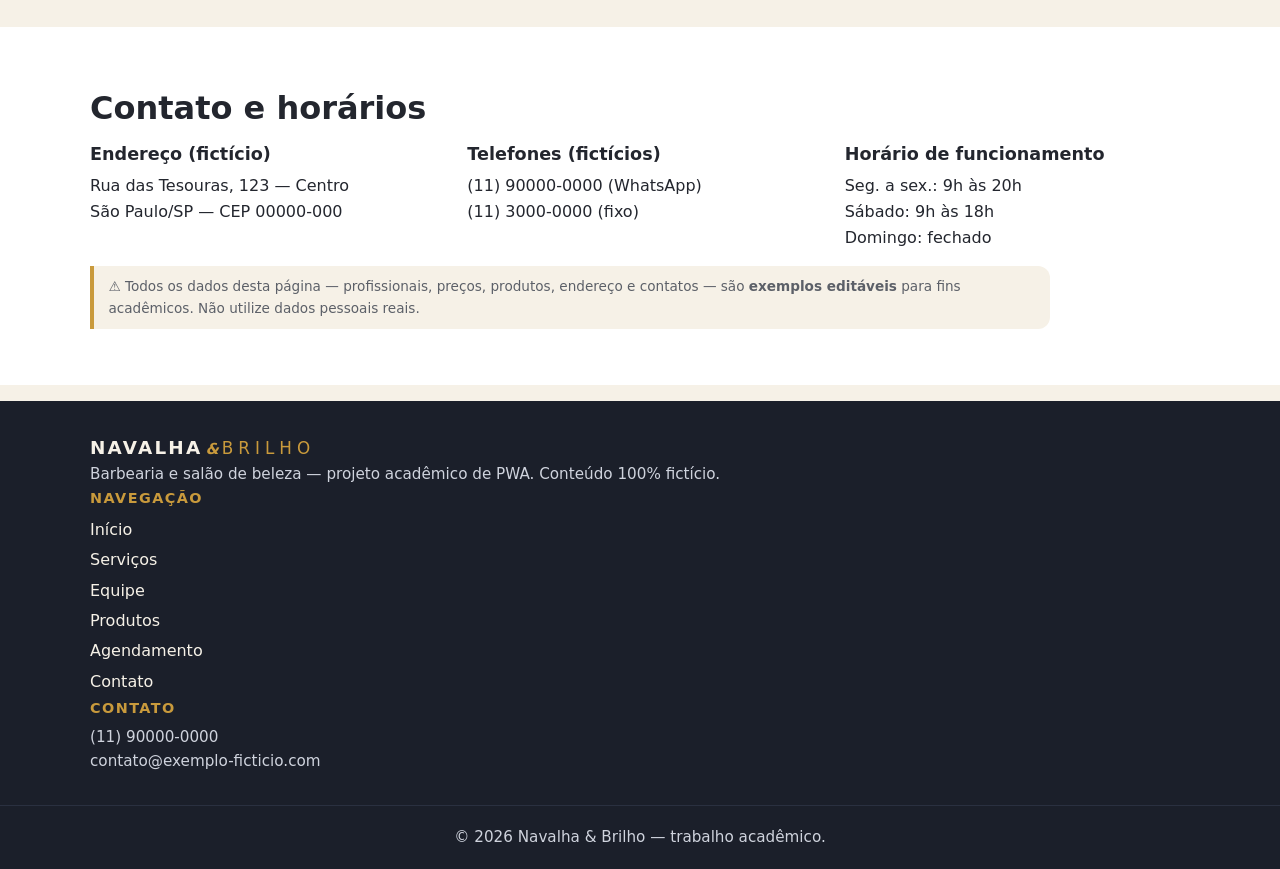
==== commit b4a19525: "Update index.html" ====
--- a/index.html
+++ b/index.html
@@ -12,12 +12,10 @@
 </head>
 <body>
 
-  <!-- BANNER DE CONEXÃO -->
-  <div id="bannerConexao" class="banner-conexao" role="status" hidden>
+  <div id="bannerConexao" class="banner-conexao" style="display:none" role="status">
     Você está offline. A navegação funciona com os dados em cache; novos agendamentos ficam salvos localmente.
   </div>
 
-  <!-- CABEÇALHO -->
   <header class="cabecalho">
     <div class="container cabecalho-interno">
       <a href="#inicio" class="logo" aria-label="Navalha e Brilho, página inicial">
@@ -33,7 +31,7 @@
         <a href="#contato">Contato</a>
       </nav>
       <div class="acoes-cabecalho">
-        <button id="btnInstalar" class="btn-instalar" hidden>📥 Instalar app</button>
+        <button id="btnInstalar" class="btn-instalar" style="display:none">📥 Instalar app</button>
         <button id="btnTema" class="btn-tema" aria-label="Alternar tema claro e escuro">🌙</button>
         <button id="btnCarrinho" class="btn-carrinho" aria-label="Abrir carrinho de compras">
           🛒 <span id="badgeCarrinho" class="badge-carrinho">0</span>
@@ -43,7 +41,6 @@
   </header>
 
   <main>
-    <!-- DESTAQUE -->
     <section id="inicio" class="destaque">
       <div class="container">
         <p class="destaque-tag">Barbearia &amp; Salão</p>
@@ -61,7 +58,6 @@
       </div>
     </section>
 
-    <!-- SERVIÇOS -->
     <section id="servicos" class="secao">
       <div class="container">
         <h2>Nossos serviços</h2>
@@ -70,7 +66,6 @@
       </div>
     </section>
 
-    <!-- EQUIPE -->
     <section id="equipe" class="secao secao-alt">
       <div class="container">
         <h2>Conheça a equipe</h2>
@@ -79,7 +74,6 @@
       </div>
     </section>
 
-    <!-- DEPOIMENTOS -->
     <section id="depoimentos" class="secao">
       <div class="container container-estreito">
         <h2>O que dizem os clientes</h2>
@@ -92,7 +86,6 @@
       </div>
     </section>
 
-    <!-- PRODUTOS -->
     <section id="produtos" class="secao secao-alt">
       <div class="container">
         <h2>Mini marketplace</h2>
@@ -119,11 +112,10 @@
           </label>
         </div>
         <div id="gradeProdutos" class="grade grade-produtos"></div>
-        <p id="vazioProdutos" class="estado-vazio" hidden>Nenhum produto encontrado com esses filtros. Tente outro termo ou categoria.</p>
-      </div>
-    </section>
-
-    <!-- AGENDAMENTO -->
+        <p id="vazioProdutos" class="estado-vazio" style="display:none">Nenhum produto encontrado com esses filtros. Tente outro termo ou categoria.</p>
+      </div>
+    </section>
+
     <section id="agendamento" class="secao">
       <div class="container grade-agendamento">
         <div>
@@ -131,7 +123,7 @@
           <p class="secao-sub">Demonstração sem servidor: os agendamentos ficam salvos apenas no <strong>localStorage</strong> deste navegador.</p>
 
           <form id="formAgendamento" novalidate>
-            <p id="erroAgendamento" class="mensagem-erro" role="alert" hidden></p>
+            <p id="erroAgendamento" class="mensagem-erro" style="display:none" role="alert"></p>
 
             <label for="selServico">Serviço *
               <select id="selServico" required>
@@ -169,11 +161,11 @@
               <textarea id="inpObs" rows="3" maxlength="300" placeholder="Ex.: preferência de corte, alergias…"></textarea>
             </label>
 
-            <p id="resumoAgendamento" class="resumo-agendamento" hidden></p>
+            <p id="resumoAgendamento" class="resumo-agendamento" style="display:none"></p>
             <button type="submit" class="btn btn-primario">Confirmar agendamento</button>
           </form>
 
-          <div id="confirmacaoAgendamento" class="caixa-confirmacao" role="status" hidden>
+          <div id="confirmacaoAgendamento" class="caixa-confirmacao" style="display:none" role="status">
             <h3>✅ Agendamento registrado (demonstração)</h3>
             <p id="detalheAgendamento"></p>
             <p class="nota-demo">Este agendamento <strong>não foi enviado a nenhum servidor</strong> — está salvo apenas neste navegador.</p>
@@ -189,19 +181,18 @@
 
           <div id="painelAgendamentos" role="tabpanel">
             <ul id="listaAgendamentos" class="lista-agendamentos"></ul>
-            <p id="vazioAgendamentos" class="estado-vazio" hidden>Você ainda não tem agendamentos salvos.</p>
-          </div>
-
-          <div id="painelPedidos" role="tabpanel" hidden>
+            <p id="vazioAgendamentos" class="estado-vazio" style="display:none">Você ainda não tem agendamentos salvos.</p>
+          </div>
+
+          <div id="painelPedidos" role="tabpanel" style="display:none">
             <ul id="listaPedidos" class="lista-agendamentos"></ul>
-            <p id="vazioPedidos" class="estado-vazio" hidden>Nenhum pedido simulado registrado.</p>
+            <p id="vazioPedidos" class="estado-vazio" style="display:none">Nenhum pedido simulado registrado.</p>
             <button id="btnLimparPedidos" class="btn-cancelar">Limpar histórico de pedidos</button>
           </div>
         </aside>
       </div>
     </section>
 
-    <!-- CONTATO -->
     <section id="contato" class="secao secao-alt">
       <div class="container">
         <h2>Contato e horários</h2>
@@ -224,7 +215,6 @@
     </section>
   </main>
 
-  <!-- RODAPÉ -->
   <footer class="rodape">
     <div class="container grade-rodape">
       <div>
@@ -248,8 +238,8 @@
     <p class="rodape-final">© <span id="anoAtual">2026</span> Navalha &amp; Brilho — trabalho acadêmico.</p>
   </footer>
 
-  <!-- PAINEL DO CARRINHO -->
-  <aside id="painelCarrinho" class="painel-carrinho" aria-label="Carrinho de compras" hidden>
+  <!-- Todos os overlays começam com display:none INLINE — imunes a CSS em cache -->
+  <aside id="painelCarrinho" class="painel-carrinho" aria-label="Carrinho de compras" style="display:none">
     <div class="painel-cabecalho">
       <h2>Seu carrinho</h2>
       <button id="fecharCarrinho" class="btn-fechar" aria-label="Fechar carrinho">✕</button>
@@ -263,9 +253,9 @@
         </label>
         <button id="btnCupom" class="btn btn-secundario btn-cupom">Aplicar</button>
       </div>
-      <p id="linhaCupom" class="linha-cupom-info" hidden></p>
+      <p id="linhaCupom" class="linha-cupom-info" style="display:none"></p>
       <p class="subtotal">Subtotal: <strong id="subtotal">R$ 0,00</strong></p>
-      <p class="subtotal" id="linhaDesconto" hidden>Desconto: <strong id="valorDesconto" class="valor-desconto"></strong></p>
+      <p class="subtotal" id="linhaDesconto" style="display:none">Desconto: <strong id="valorDesconto" class="valor-desconto"></strong></p>
       <p class="subtotal total">Total: <strong id="valorTotal">R$ 0,00</strong></p>
       <div class="painel-acoes">
         <button id="btnLimparCarrinho" class="btn btn-secundario">Limpar carrinho</button>
@@ -274,8 +264,7 @@
     </div>
   </aside>
 
-  <!-- MODAL DE PEDIDO SIMULADO -->
-  <div id="modalPedido" class="modal" role="dialog" aria-modal="true" aria-labelledby="tituloModal" hidden>
+  <div id="modalPedido" class="modal" role="dialog" aria-modal="true" aria-labelledby="tituloModal" style="display:none">
     <div class="modal-caixa">
       <h2 id="tituloModal">Pedido registrado (demonstração)</h2>
       <p>Pedido simulado <strong id="codigoPedido">PED-0000</strong> criado localmente.</p>
@@ -285,8 +274,7 @@
     </div>
   </div>
 
-  <!-- MODAL DE DETALHES DO SERVIÇO -->
-  <div id="modalServico" class="modal" role="dialog" aria-modal="true" aria-labelledby="tituloModalServico" hidden>
+  <div id="modalServico" class="modal" role="dialog" aria-modal="true" aria-labelledby="tituloModalServico" style="display:none">
     <div class="modal-caixa">
       <h2 id="tituloModalServico"></h2>
       <div id="corpoModalServico"></div>
@@ -294,8 +282,7 @@
     </div>
   </div>
 
-  <!-- TOAST -->
-  <div id="toast" class="toast" role="status" aria-live="polite" hidden></div>
+  <div id="toast" class="toast" role="status" aria-live="polite" style="display:none"></div>
 
   <script src="script.js"></script>
 </body>
--- a/style.css
+++ b/style.css
@@ -1,281 +1,676 @@
 /* ===== Navalha & Brilho — tema: grafite + dourado + creme ===== */
+
 :root {
+
   --grafite: #1b1f2a;
+
   --grafite-claro: #2a3040;
+
   --dourado: #c99a3c;
+
   --dourado-escuro: #a37b28;
+
   --creme: #f6f1e7;
+
   --branco: #ffffff;
+
   --texto: #23262e;
+
   --texto-suave: #5c6068;
+
   --erro: #b3261e;
+
   --sucesso: #1e6b3a;
+
   --raio: 12px;
+
   --sombra: 0 4px 16px rgba(27, 31, 42, 0.12);
-}
+
+}
+
+
+/* Tema escuro: o mesmo botão troca as variáveis */
+
+body.tema-escuro {
+
+  --creme: #12151d;
+
+  --branco: #1b1f2a;
+
+  --texto: #e8e6e1;
+
+  --texto-suave: #a5a9b3;
+
+  --sombra: 0 4px 16px rgba(0, 0, 0, 0.45);
+
+  --erro: #ff8a80;
+
+  --sucesso: #7ddba3;
+
+}
+
 
 * { margin: 0; padding: 0; box-sizing: border-box; }
 
+
+/* CORREÇÃO PRINCIPAL: garante que elementos com o atributo hidden
+
+   fiquem ocultos mesmo que outra regra defina display (ex.: .modal,
+
+   .painel-carrinho). Sem isso, o modal de pedido aparecia travado. */
+
+[hidden] { display: none !important; }
+
+
 html { scroll-behavior: smooth; }
 
+
 body {
+
   font-family: system-ui, -apple-system, "Segoe UI", Roboto, sans-serif;
+
   color: var(--texto);
+
   background: var(--creme);
+
   line-height: 1.6;
-}
+
+}
+
 
 img { max-width: 100%; display: block; }
 
-/* Acessibilidade: foco visível */
+
 :focus-visible {
+
   outline: 3px solid var(--dourado);
+
   outline-offset: 2px;
+
   border-radius: 4px;
-}
+
+}
+
 
 .container { width: min(1100px, 92%); margin-inline: auto; }
 
+.container-estreito { width: min(760px, 92%); margin-inline: auto; }
+
+
 h2 { font-size: clamp(1.5rem, 4vw, 2rem); margin-bottom: 0.4rem; }
+
 h3 { font-size: 1.1rem; margin-bottom: 0.3rem; }
 
+
 code { background: var(--grafite); color: var(--creme); padding: 0.1em 0.4em; border-radius: 4px; font-size: 0.9em; }
 
+
+/* ===== Banner de conexão ===== */
+
+.banner-conexao {
+
+  background: #4a1d1a; color: #ffd7d3;
+
+  text-align: center; padding: 0.55rem 1rem; font-size: 0.9rem; font-weight: 600;
+
+}
+
+
 /* ===== Cabeçalho ===== */
+
 .cabecalho {
+
   position: sticky; top: 0; z-index: 50;
+
   background: var(--grafite); color: var(--creme);
+
   box-shadow: var(--sombra);
-}
+
+}
+
 .cabecalho-interno {
+
   display: flex; align-items: center; gap: 1rem;
+
   min-height: 64px; flex-wrap: wrap;
-}
+
+}
+
 .logo { text-decoration: none; display: flex; align-items: baseline; gap: 0.2em; }
+
 .logo-n1 { font-weight: 800; letter-spacing: 0.12em; color: var(--creme); font-size: 1.15rem; }
+
 .logo-e { color: var(--dourado); font-weight: 700; font-style: italic; }
+
 .logo-n2 { font-weight: 300; letter-spacing: 0.3em; color: var(--dourado); font-size: 1.05rem; }
 
+
 .btn-menu {
+
   display: none;
+
   background: none; border: 2px solid var(--dourado); color: var(--creme);
+
   font-size: 1.3rem; border-radius: var(--raio); padding: 0.2rem 0.6rem; cursor: pointer;
-}
+
+}
+
 
 .navegacao { display: flex; gap: 0.4rem; margin-left: auto; }
+
 .navegacao a {
+
   color: var(--creme); text-decoration: none; padding: 0.45rem 0.7rem;
+
   border-radius: var(--raio); font-weight: 500; transition: background 0.2s;
-}
+
+}
+
 .navegacao a:hover, .navegacao a:focus-visible { background: var(--grafite-claro); }
 
+
+.acoes-cabecalho { display: flex; align-items: center; gap: 0.5rem; }
+
+.btn-tema, .btn-instalar {
+
+  background: none; border: 2px solid var(--grafite-claro); color: var(--creme);
+
+  border-radius: var(--raio); padding: 0.4rem 0.7rem; cursor: pointer; font-size: 0.95rem;
+
+}
+
+.btn-tema:hover, .btn-instalar:hover { border-color: var(--dourado); }
+
+.btn-instalar { font-weight: 700; }
+
+
 .btn-carrinho {
+
   background: var(--dourado); color: var(--grafite); border: none;
+
   font-size: 1rem; font-weight: 700; padding: 0.5rem 0.8rem;
+
   border-radius: var(--raio); cursor: pointer; position: relative;
-}
+
+}
+
 .btn-carrinho:hover { background: var(--dourado-escuro); }
+
 .badge-carrinho {
+
   background: var(--grafite); color: var(--creme);
+
   border-radius: 50%; font-size: 0.75rem; padding: 0.1em 0.45em;
+
   position: absolute; top: -6px; right: -6px;
-}
-
-/* ===== Destaque (hero) ===== */
+
+}
+
+
+/* ===== Destaque ===== */
+
 .destaque {
+
   background: linear-gradient(135deg, var(--grafite) 60%, var(--grafite-claro));
+
   color: var(--creme); padding: 4.5rem 0; text-align: center;
-}
+
+}
+
 .destaque-tag { color: var(--dourado); letter-spacing: 0.25em; text-transform: uppercase; font-size: 0.8rem; font-weight: 700; }
+
 .destaque h1 { font-size: clamp(1.8rem, 5vw, 3rem); margin: 0.6rem 0; line-height: 1.2; }
+
 .destaque-texto { max-width: 34rem; margin: 0 auto 1.6rem; color: #cfd3dd; }
+
 .destaque-acoes { display: flex; gap: 0.8rem; justify-content: center; flex-wrap: wrap; }
 
+.destaque-stats {
+
+  list-style: none; display: flex; gap: 2rem; justify-content: center;
+
+  margin-top: 2rem; color: #cfd3dd; flex-wrap: wrap;
+
+}
+
+.destaque-stats strong { color: var(--dourado); font-size: 1.3rem; display: block; }
+
+
 /* ===== Botões ===== */
+
 .btn {
+
   display: inline-block; border: none; cursor: pointer;
+
   padding: 0.7rem 1.4rem; border-radius: var(--raio);
+
   font-weight: 700; font-size: 1rem; text-decoration: none; text-align: center;
+
   transition: transform 0.15s, background 0.2s;
-}
+
+}
+
 .btn:active { transform: scale(0.97); }
+
+.btn:disabled { opacity: 0.5; cursor: not-allowed; }
+
 .btn-primario { background: var(--dourado); color: var(--grafite); }
-.btn-primario:hover { background: var(--dourado-escuro); color: var(--creme); }
-.btn-secundario { background: transparent; color: var(--grafite); border: 2px solid var(--grafite); }
-.btn-secundario:hover { background: var(--grafite); color: var(--creme); }
+
+.btn-primario:hover:not(:disabled) { background: var(--dourado-escuro); color: var(--creme); }
+
+.btn-secundario { background: transparent; color: var(--texto); border: 2px solid var(--texto); }
+
+.btn-secundario:hover:not(:disabled) { background: var(--texto); color: var(--creme); }
+
 
 /* ===== Seções ===== */
+
 .secao { padding: 3.5rem 0; }
+
 .secao-alt { background: var(--branco); }
+
 .secao-sub { color: var(--texto-suave); margin-bottom: 1.8rem; max-width: 44rem; }
 
+
 .grade { display: grid; gap: 1.2rem; }
+
 .grade-servicos { grid-template-columns: repeat(auto-fill, minmax(250px, 1fr)); }
+
 .grade-produtos { grid-template-columns: repeat(auto-fill, minmax(230px, 1fr)); }
+
+.grade-equipe { grid-template-columns: repeat(auto-fill, minmax(220px, 1fr)); }
+
 .grade-contato { grid-template-columns: repeat(auto-fit, minmax(220px, 1fr)); gap: 2rem; }
+
 .grade-rodape { grid-template-columns: repeat(auto-fit, minmax(200px, 1fr)); gap: 2rem; padding: 2rem 0 1rem; }
 
+
 /* ===== Cards ===== */
+
 .card {
+
   background: var(--branco); border-radius: var(--raio);
+
   padding: 1.3rem; box-shadow: var(--sombra);
+
   display: flex; flex-direction: column; gap: 0.5rem;
+
   border-top: 4px solid var(--dourado);
-}
+
+}
+
 .card-emoji { font-size: 2rem; line-height: 1; }
+
 .card-nome { font-size: 1.15rem; font-weight: 700; }
+
 .card-desc { color: var(--texto-suave); font-size: 0.95rem; flex-grow: 1; }
+
 .card-meta { display: flex; justify-content: space-between; align-items: center; font-weight: 700; }
+
 .card-preco { color: var(--dourado-escuro); font-size: 1.2rem; }
+
 .card .btn { margin-top: 0.4rem; }
 
-/* Espaço visual reservado para imagem de produto */
+.card .btn-secundario { margin-top: 0; }
+
+
 .card-imagem {
+
   display: flex; align-items: center; justify-content: center;
+
   aspect-ratio: 4 / 3; border-radius: 8px;
+
   background: linear-gradient(135deg, var(--creme), #e8dfcd);
+
   font-size: 3rem;
-}
+
+}
+
 
 .card-categoria {
+
   align-self: flex-start; font-size: 0.72rem; font-weight: 700;
+
   text-transform: uppercase; letter-spacing: 0.08em;
+
   background: var(--grafite); color: var(--creme);
+
   padding: 0.15rem 0.6rem; border-radius: 99px;
-}
+
+}
+
+
+.card-equipe { text-align: center; align-items: center; }
+
+.card-equipe .card-emoji { font-size: 3rem; }
+
+.card-especialidade { font-size: 0.85rem; color: var(--dourado-escuro); font-weight: 600; }
+
+
+/* ===== Carrossel de depoimentos ===== */
+
+.carrossel { display: flex; align-items: center; gap: 1rem; margin-top: 1.5rem; }
+
+.depo-conteudo {
+
+  flex: 1; background: var(--branco); border-radius: var(--raio);
+
+  padding: 1.6rem; box-shadow: var(--sombra); min-height: 9rem;
+
+  display: flex; flex-direction: column; gap: 0.6rem; justify-content: center;
+
+}
+
+.depo-texto { font-style: italic; font-size: 1.05rem; }
+
+.depo-autor { font-weight: 700; color: var(--dourado-escuro); }
+
+.btn-carrossel {
+
+  background: var(--grafite); color: var(--creme); border: none;
+
+  width: 2.6rem; height: 2.6rem; border-radius: 50%;
+
+  font-size: 1.4rem; cursor: pointer; flex-shrink: 0;
+
+}
+
+.btn-carrossel:hover { background: var(--dourado-escuro); }
+
+.depo-indicador { text-align: center; margin-top: 0.8rem; color: var(--texto-suave); font-size: 0.9rem; }
+
 
 /* ===== Controles de produtos ===== */
+
 .controles-produtos { display: flex; gap: 1rem; flex-wrap: wrap; margin-bottom: 1.8rem; }
-.rotulo-busca { display: flex; flex-direction: column; gap: 0.3rem; font-weight: 600; font-size: 0.9rem; flex: 1 1 220px; max-width: 340px; }
+
+.rotulo-busca { display: flex; flex-direction: column; gap: 0.3rem; font-weight: 600; font-size: 0.9rem; flex: 1 1 200px; max-width: 320px; }
+
 
 input, select, textarea {
+
   font: inherit; padding: 0.6rem 0.8rem;
+
   border: 2px solid #cfc7b8; border-radius: var(--raio);
-  background: var(--branco); color: var(--texto); width: 100%;
-}
+
+  background: var(--creme); color: var(--texto); width: 100%;
+
+}
+
+body.tema-escuro input, body.tema-escuro select, body.tema-escuro textarea { background: var(--grafite-claro); border-color: var(--grafite-claro); }
+
 input:focus, select:focus, textarea:focus { border-color: var(--dourado); outline: none; }
+
 textarea { resize: vertical; }
 
+
+.campo-invalido { border-color: var(--erro) !important; }
+
+
 /* ===== Formulário de agendamento ===== */
+
 .grade-agendamento { display: grid; gap: 2.5rem; grid-template-columns: 1fr; }
+
 @media (min-width: 900px) { .grade-agendamento { grid-template-columns: 1.4fr 1fr; } }
 
+
 #formAgendamento { display: flex; flex-direction: column; gap: 1rem; }
+
 #formAgendamento label { display: flex; flex-direction: column; gap: 0.3rem; font-weight: 600; font-size: 0.95rem; }
+
 .linha-form { display: grid; gap: 1rem; grid-template-columns: 1fr 1fr; }
+
 @media (max-width: 560px) { .linha-form { grid-template-columns: 1fr; } }
 
+
+.resumo-agendamento {
+
+  background: var(--branco); border: 2px dashed var(--dourado);
+
+  border-radius: var(--raio); padding: 0.7rem 1rem; font-size: 0.95rem;
+
+}
+
+
 .mensagem-erro {
-  background: #fdecea; color: var(--erro); border: 2px solid var(--erro);
+
+  background: rgba(179, 38, 30, 0.1); color: var(--erro); border: 2px solid var(--erro);
+
   border-radius: var(--raio); padding: 0.7rem 1rem; font-weight: 600;
-}
+
+}
+
 
 .caixa-confirmacao {
-  margin-top: 1.5rem; background: #e8f5ec; color: var(--sucesso);
+
+  margin-top: 1.5rem; background: rgba(30, 107, 58, 0.12); color: var(--sucesso);
+
   border: 2px solid var(--sucesso); border-radius: var(--raio); padding: 1.2rem 1.4rem;
-}
+
+}
+
 .caixa-confirmacao h3 { color: var(--sucesso); }
 
+
 .nota-demo {
+
   margin-top: 1rem; font-size: 0.85rem; color: var(--texto-suave);
-  background: var(--branco); border-left: 4px solid var(--dourado);
+
+  background: var(--creme); border-left: 4px solid var(--dourado);
+
   padding: 0.6rem 0.9rem; border-radius: 0 var(--raio) var(--raio) 0;
-}
+
+}
+
 .secao .nota-demo { max-width: 60rem; }
 
-/* ===== Lista de agendamentos salvos ===== */
+
+/* ===== Abas e listas locais ===== */
+
+.abas { display: flex; gap: 0.5rem; margin: 1rem 0; }
+
+.aba {
+
+  flex: 1; background: var(--branco); border: 2px solid var(--grafite);
+
+  color: var(--texto); font-weight: 700; padding: 0.5rem;
+
+  border-radius: var(--raio); cursor: pointer;
+
+}
+
+.aba.ativa { background: var(--grafite); color: var(--creme); }
+
+
 .lista-agendamentos { list-style: none; display: flex; flex-direction: column; gap: 0.8rem; }
+
 .lista-agendamentos li {
+
   background: var(--branco); border-radius: var(--raio); padding: 0.9rem 1.1rem;
+
   box-shadow: var(--sombra); display: flex; flex-direction: column; gap: 0.3rem;
+
   border-left: 4px solid var(--dourado);
-}
+
+}
+
 .agendamento-codigo { font-size: 0.78rem; font-weight: 700; color: var(--dourado-escuro); letter-spacing: 0.06em; }
+
 .btn-cancelar {
+
   align-self: flex-start; margin-top: 0.3rem;
+
   background: none; border: 2px solid var(--erro); color: var(--erro);
+
   padding: 0.3rem 0.8rem; border-radius: var(--raio); font-weight: 700; cursor: pointer; font-size: 0.85rem;
-}
+
+}
+
 .btn-cancelar:hover { background: var(--erro); color: var(--branco); }
 
+
 /* ===== Estados vazios e toast ===== */
+
 .estado-vazio {
+
   text-align: center; color: var(--texto-suave);
+
   padding: 2rem; border: 2px dashed #cfc7b8; border-radius: var(--raio);
-}
+
+}
+
 
 .toast {
+
   position: fixed; bottom: 1.2rem; left: 50%; transform: translateX(-50%);
+
   background: var(--grafite); color: var(--creme);
+
   padding: 0.8rem 1.4rem; border-radius: var(--raio);
+
   box-shadow: var(--sombra); z-index: 100; font-weight: 600;
+
   max-width: 90vw; text-align: center;
-}
+
+}
+
 
 /* ===== Carrinho ===== */
+
 .painel-carrinho {
-  position: fixed; top: 0; right: 0; height: 100dvh; width: min(420px, 100vw);
+
+  position: fixed; top: 0; right: 0; height: 100dvh; width: min(440px, 100vw);
+
   background: var(--branco); z-index: 90; box-shadow: -6px 0 24px rgba(0,0,0,0.25);
+
   display: flex; flex-direction: column; padding: 1.2rem;
-}
+
+}
+
 .painel-cabecalho { display: flex; justify-content: space-between; align-items: center; margin-bottom: 1rem; }
+
 .btn-fechar {
-  background: none; border: 2px solid var(--grafite); border-radius: 50%;
-  width: 2.2rem; height: 2.2rem; font-size: 1rem; cursor: pointer; color: var(--grafite);
-}
-.btn-fechar:hover { background: var(--grafite); color: var(--creme); }
+
+  background: none; border: 2px solid var(--texto); border-radius: 50%;
+
+  width: 2.2rem; height: 2.2rem; font-size: 1rem; cursor: pointer; color: var(--texto);
+
+}
+
+.btn-fechar:hover { background: var(--texto); color: var(--creme); }
+
 
 .itens-carrinho { list-style: none; flex-grow: 1; overflow-y: auto; display: flex; flex-direction: column; gap: 0.8rem; }
+
 .itens-carrinho li {
+
   display: grid; grid-template-columns: 1fr auto; gap: 0.4rem 0.6rem;
+
   border-bottom: 1px solid #e6e0d3; padding-bottom: 0.8rem;
-}
+
+}
+
 .item-nome { font-weight: 700; }
+
 .item-preco-unit { color: var(--texto-suave); font-size: 0.85rem; grid-column: 1; }
+
 .item-controles { display: flex; align-items: center; gap: 0.4rem; grid-row: 1 / span 2; grid-column: 2; }
+
 .btn-qtd {
+
   width: 1.9rem; height: 1.9rem; border-radius: 50%;
-  border: 2px solid var(--grafite); background: none; color: var(--grafite);
+
+  border: 2px solid var(--texto); background: none; color: var(--texto);
+
   font-weight: 700; cursor: pointer; font-size: 1rem; line-height: 1;
-}
-.btn-qtd:hover { background: var(--grafite); color: var(--creme); }
+
+}
+
+.btn-qtd:hover { background: var(--texto); color: var(--creme); }
+
 .item-qtd { min-width: 1.4rem; text-align: center; font-weight: 700; }
+
 .item-subtotal { font-weight: 700; grid-column: 1; }
+
 .btn-remover {
+
   background: none; border: none; color: var(--erro); cursor: pointer;
+
   font-size: 0.8rem; text-decoration: underline; padding: 0; grid-column: 2; justify-self: end;
-}
-
-.painel-rodape { border-top: 2px solid var(--grafite); padding-top: 1rem; margin-top: 1rem; }
-.subtotal { font-size: 1.15rem; margin-bottom: 0.8rem; }
+
+}
+
+
+.linha-cupom { display: flex; gap: 0.5rem; align-items: flex-end; margin: 0.8rem 0 0.4rem; }
+
+.rotulo-cupom { flex: 1; display: flex; flex-direction: column; gap: 0.25rem; font-weight: 600; font-size: 0.85rem; }
+
+.btn-cupom { padding: 0.55rem 0.9rem; }
+
+.linha-cupom-info { font-size: 0.9rem; color: var(--sucesso); font-weight: 600; }
+
+
+.painel-rodape { border-top: 2px solid var(--texto); padding-top: 1rem; margin-top: 1rem; }
+
+.subtotal { font-size: 1.05rem; }
+
+.total { font-size: 1.2rem; margin-bottom: 0.8rem; }
+
+.valor-desconto { color: var(--sucesso); }
+
 .painel-acoes { display: flex; gap: 0.6rem; flex-wrap: wrap; }
+
 .painel-acoes .btn { flex: 1 1 150px; }
 
-/* ===== Modal ===== */
+
+/* ===== Modais ===== */
+
 .modal {
+
   position: fixed; inset: 0; background: rgba(27, 31, 42, 0.6);
+
   display: flex; align-items: center; justify-content: center; z-index: 110; padding: 1rem;
-}
+
+}
+
 .modal-caixa {
-  background: var(--branco); border-radius: var(--raio); padding: 2rem;
-  max-width: 26rem; text-align: center; box-shadow: var(--sombra);
+
+  background: var(--branco); color: var(--texto); border-radius: var(--raio); padding: 2rem;
+
+  max-width: 28rem; box-shadow: var(--sombra); max-height: 85dvh; overflow-y: auto;
+
   display: flex; flex-direction: column; gap: 0.8rem;
-}
+
+}
+
+.modal-caixa .btn { align-self: center; }
+
 
 /* ===== Rodapé ===== */
+
 .rodape { background: var(--grafite); color: var(--creme); margin-top: 1rem; }
+
 .rodape h3 { color: var(--dourado); font-size: 0.9rem; text-transform: uppercase; letter-spacing: 0.1em; }
+
 .rodape a { color: var(--creme); text-decoration: none; display: block; padding: 0.15rem 0; }
+
 .rodape a:hover { color: var(--dourado); }
+
 .rodape p { color: #cfd3dd; font-size: 0.95rem; }
+
 .rodape-final { text-align: center; padding: 1.2rem 0; font-size: 0.85rem; color: #9aa0ad; border-top: 1px solid var(--grafite-claro); margin-top: 1rem; }
 
+
 /* ===== Responsivo ===== */
+
 @media (max-width: 760px) {
-  .btn-menu { display: block; margin-left: auto; }
-  .btn-carrinho { order: 3; }
-  .navegacao {
-    display: none; flex-direction: column; width: 100%; padding-bottom: 0.8rem;
-  }
+
+  .btn-menu { display: block; order: 3; }
+
+  .acoes-cabecalho { margin-left: auto; order: 2; }
+
+  .navegacao { display: none; order: 4; width: 100%; flex-direction: column; padding-bottom: 0.8rem; }
+
   .navegacao.aberto { display: flex; }
-}
+
+}
